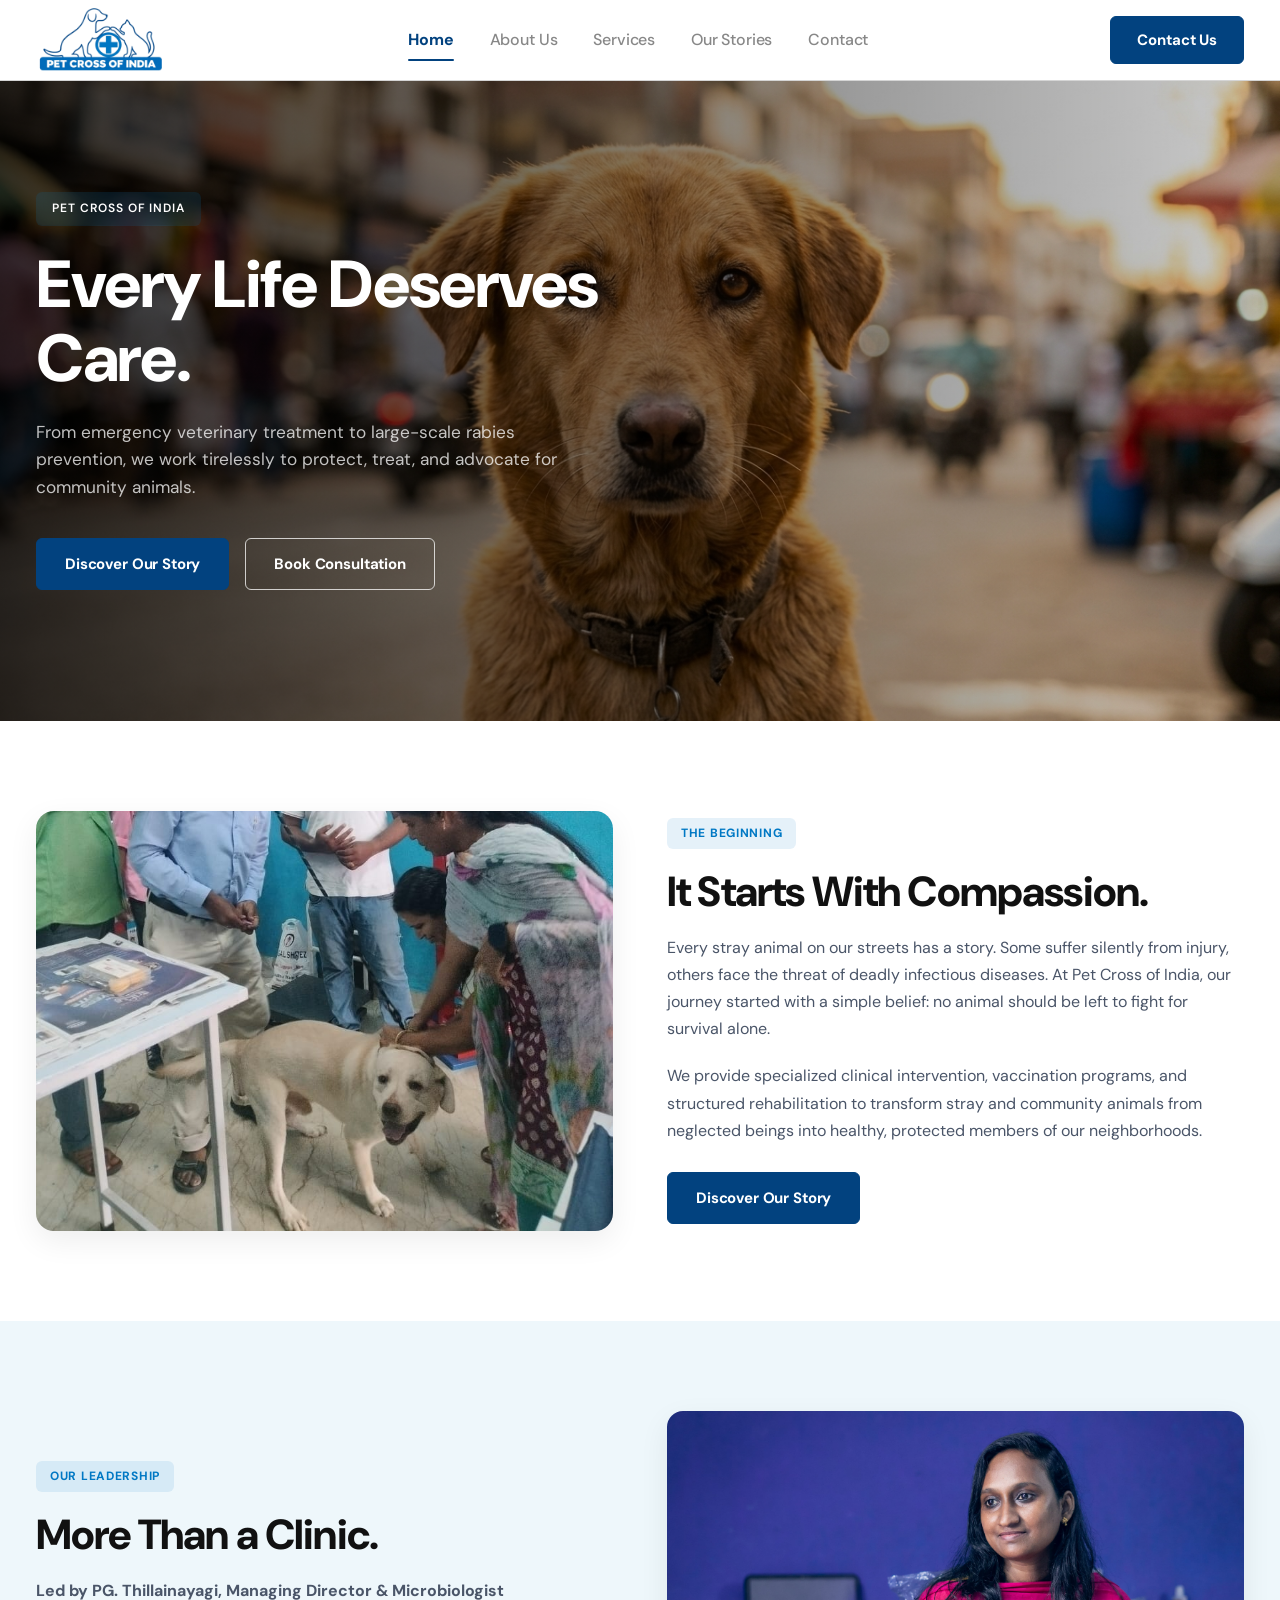
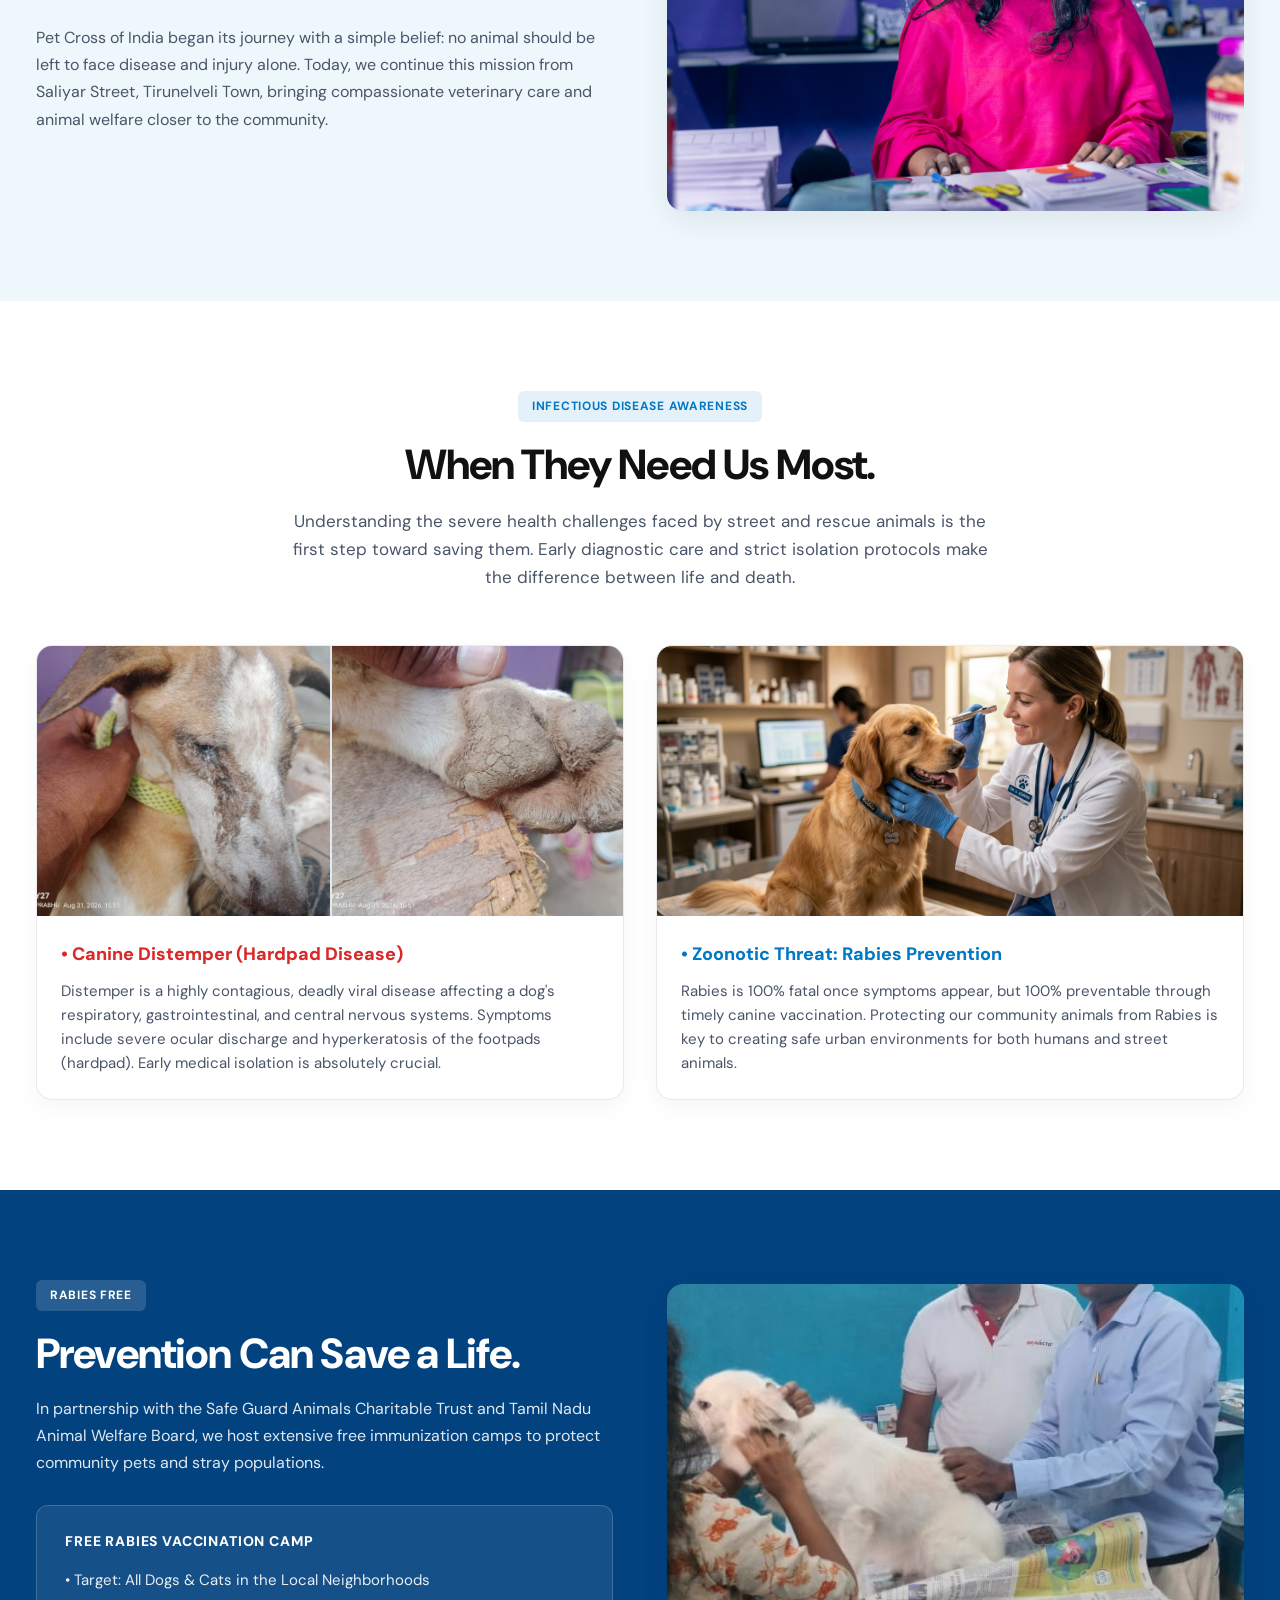
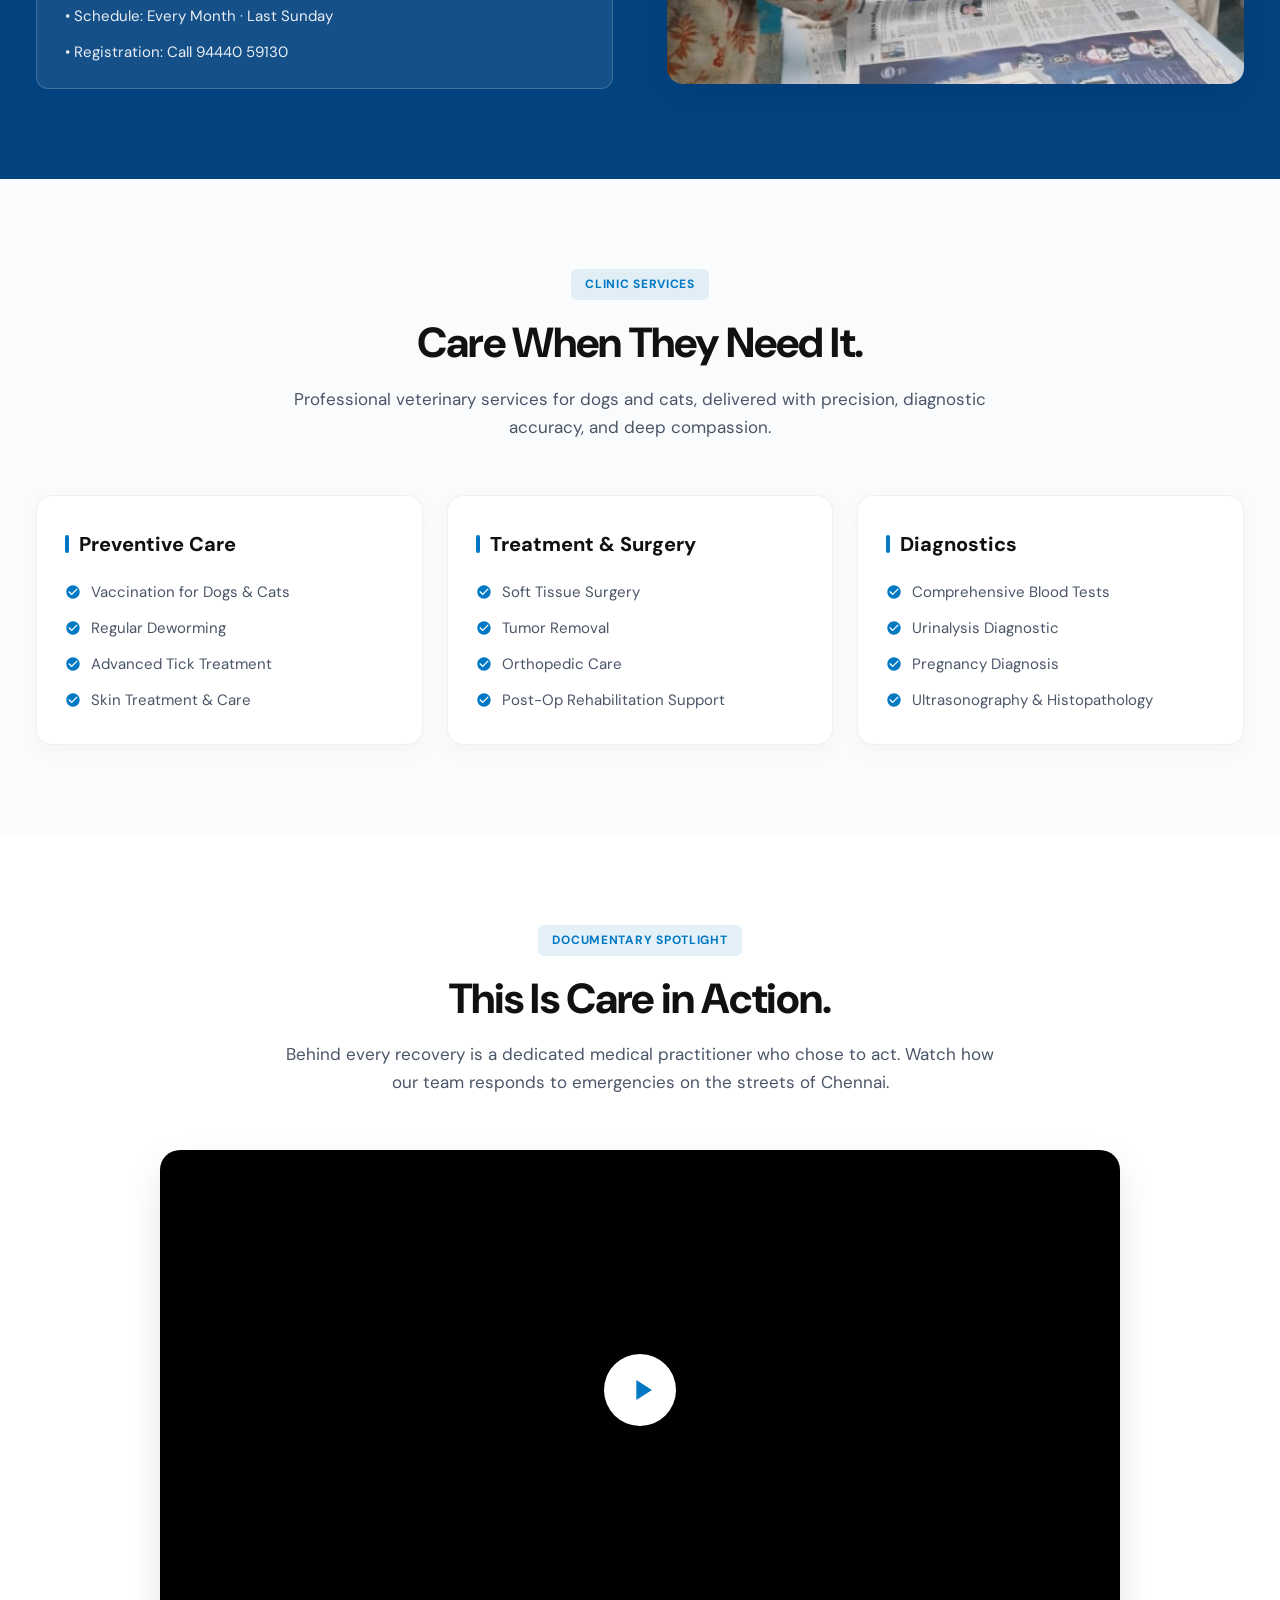
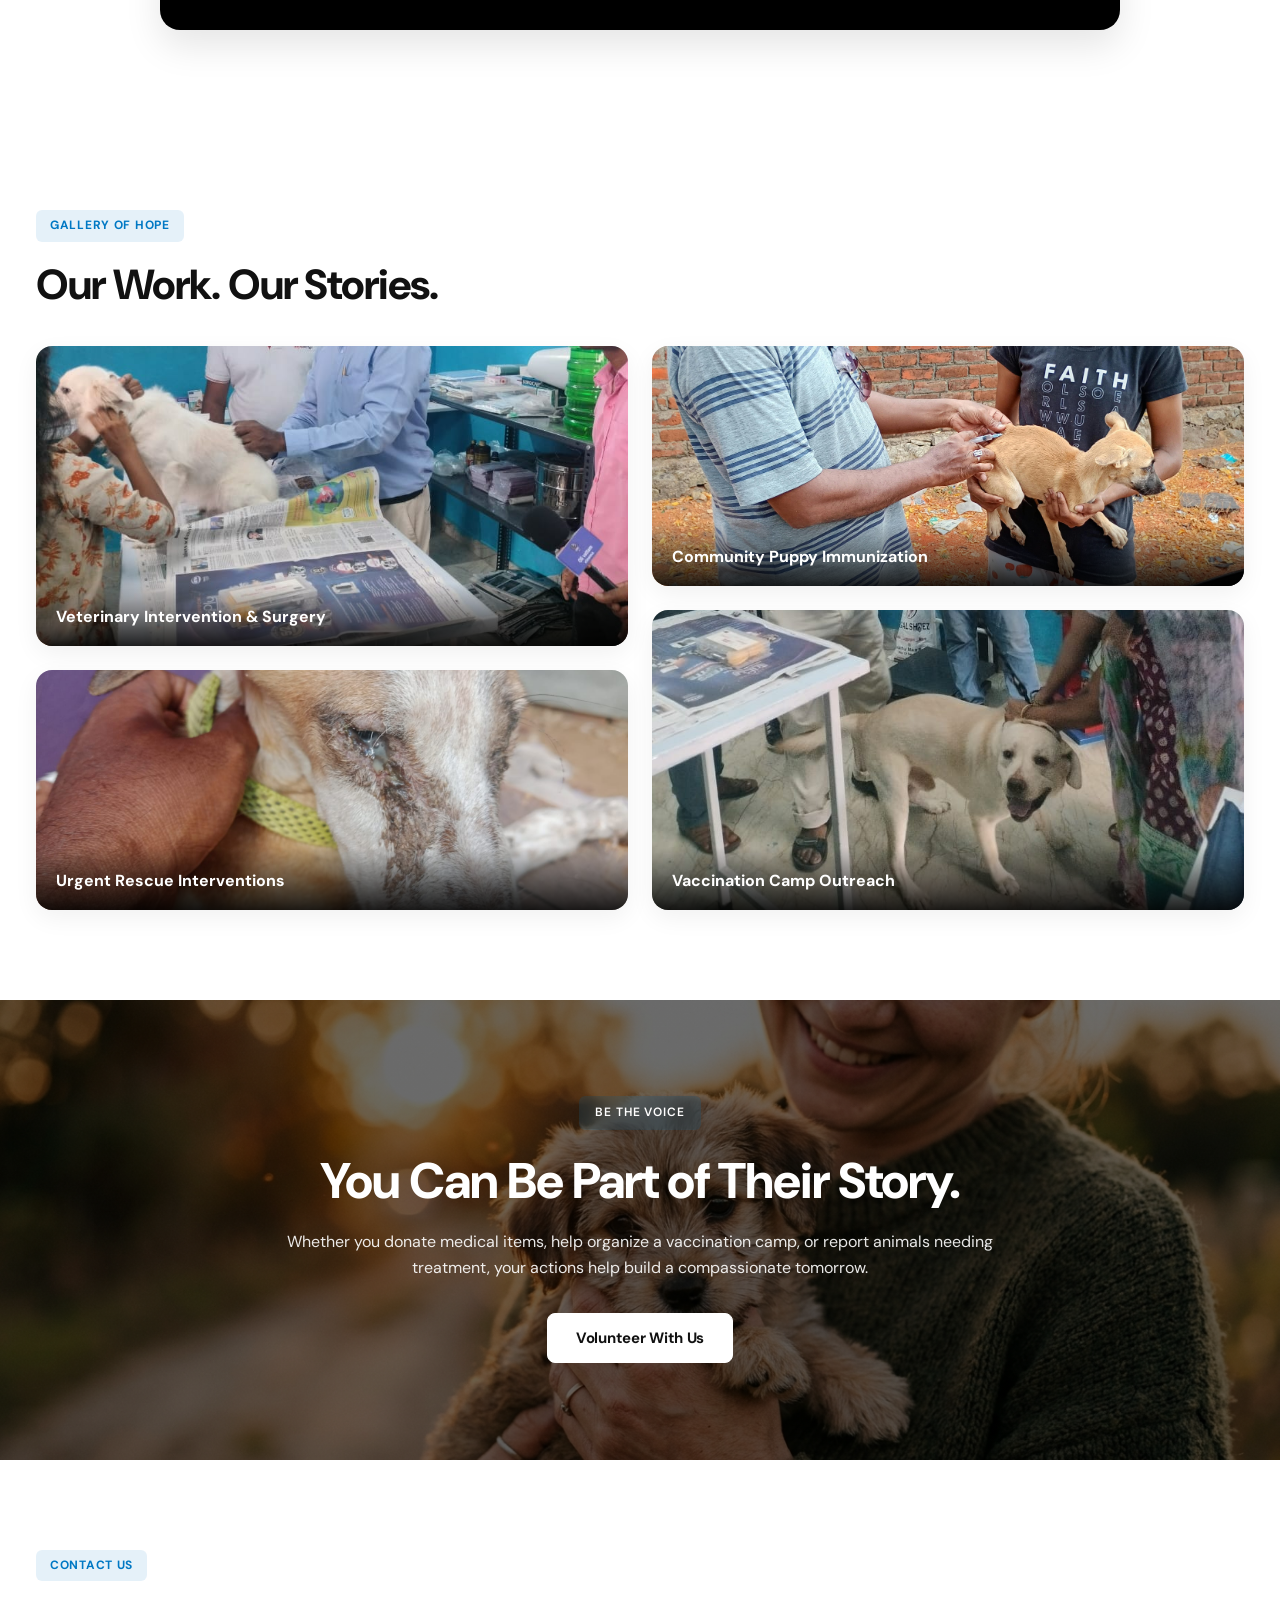
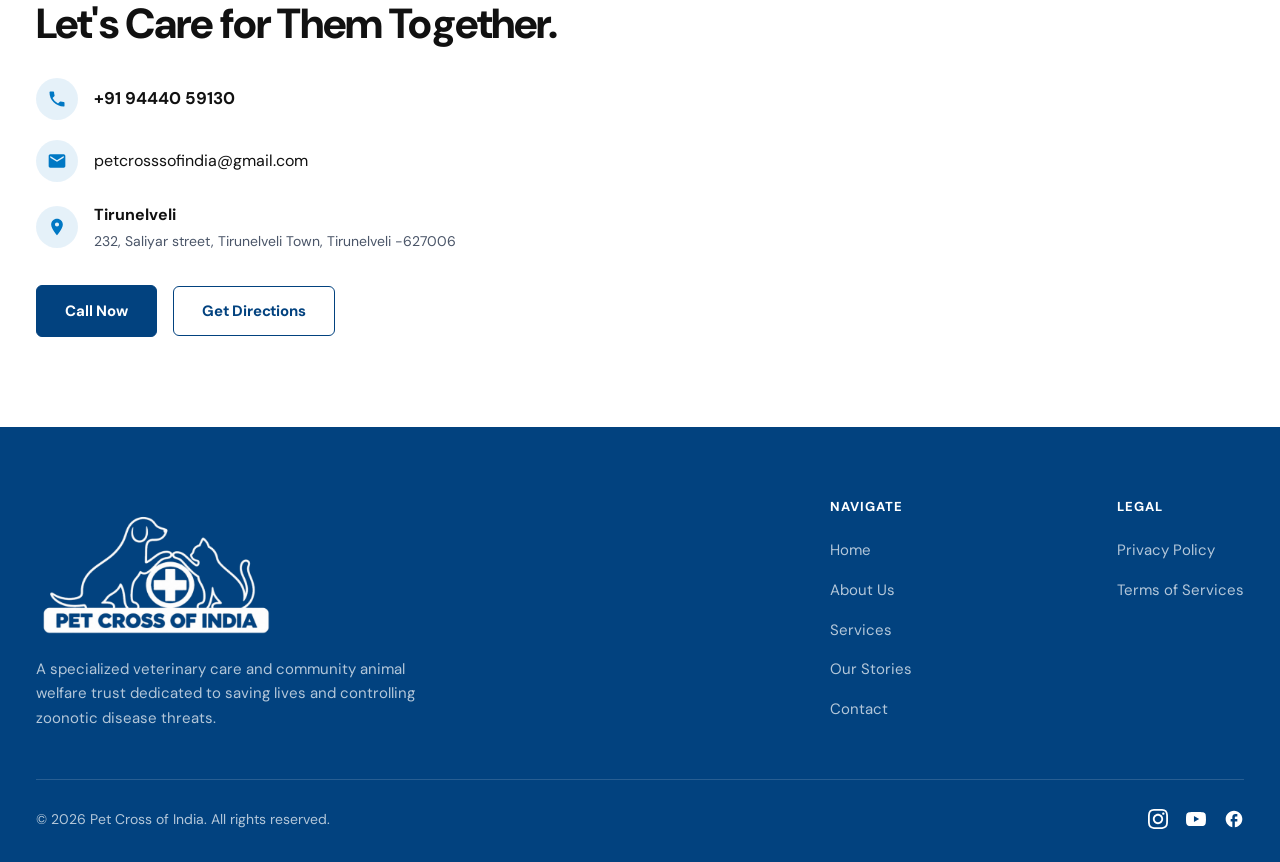
==== index.html @ 95cd7e1b "added home, about pages" ====
<!DOCTYPE html>
<html lang="en">
<head>
  <meta charset="UTF-8">
  <meta name="viewport" content="width=device-width, initial-scale=1.0">
  <title>Pet Cross of India - Caring for Every Pet</title>
  <meta name="description" content="Pet Cross of India - Dedicated to compassionate animal care, rescue, medical aid, and rabies prevention.">
  
  <link rel="preconnect" href="https://fonts.googleapis.com">
  <link rel="preconnect" href="https://fonts.gstatic.com" crossorigin>
  <link href="https://fonts.googleapis.com/css2?family=DM+Sans:ital,opsz,wght@0,9..40,100..1000;1,9..40,100..1000&display=swap" rel="stylesheet">
  
  <link rel="stylesheet" href="css/style.css">
  <link rel="stylesheet" href="css/home.css">
</head>
<body>

  <header class="site-header" id="site-header">
    <div class="header-container">
      
      <a href="index.html" class="header-brand" aria-label="Pet Cross of India Home">
        <img src="assets/images/logo.png" alt="Pet Cross of India Logo" class="header-logo">
      </a>

      <nav class="header-nav" id="primary-navigation" aria-label="Primary Navigation">
        <ul class="nav-list">
          <li class="nav-item">
            <a href="index.html" class="nav-link active">Home</a>
          </li>
          <li class="nav-item">
            <a href="pages/about.html" class="nav-link">About Us</a>
          </li>
          <li class="nav-item">
            <a href="pages/services.html" class="nav-link">Services</a>
          </li>
          <li class="nav-item">
            <a href="pages/our-stories.html" class="nav-link">Our Stories</a>
          </li>
          <li class="nav-item">
            <a href="pages/contact.html" class="nav-link">Contact</a>
          </li>
        </ul>

        <div class="mobile-action-wrapper">
          <a href="pages/contact.html" class="btn-contact">Contact Us</a>
        </div>
      </nav>

      <div class="header-action">
        <a href="pages/contact.html" class="btn-contact">Contact Us</a>
      </div>

      <button class="mobile-toggle" id="mobile-toggle" aria-label="Toggle Navigation Menu" aria-expanded="false" aria-controls="primary-navigation">
        <div class="hamburger-icon">
          <span></span>
          <span></span>
          <span></span>
        </div>
      </button>

    </div>
  </header>

  <div class="nav-backdrop" id="nav-backdrop"></div>

  <main>
    <section class="hero-section">
      <div class="hero-container">
        <div class="hero-content">
          <span class="hero-badge">PET CROSS OF INDIA</span>
          <h1 class="hero-title">Every Life Deserves Care.</h1>
          <p class="hero-subtitle">From emergency veterinary treatment to large-scale rabies prevention, we work tirelessly to protect, treat, and advocate for community animals.</p>
          <div class="hero-actions">
            <a href="pages/our-stories.html" class="btn-primary">Discover Our Story</a>
            <a href="pages/contact.html" class="btn-outline">Book Consultation</a>
          </div>
        </div>
      </div>
    </section>

    <section class="section">
      <div class="container">
        <div class="two-col-grid">
          <div class="img-cover-frame about-frame">
            <img src="assets/images/vaccine.jpeg" alt="Veterinary team treating rescued animal">
          </div>
          <div class="content-block">
            <span class="badge">THE BEGINNING</span>
            <h2 class="section-title">It Starts With Compassion.</h2>
            <p>Every stray animal on our streets has a story. Some suffer silently from injury, others face the threat of deadly infectious diseases. At Pet Cross of India, our journey started with a simple belief: no animal should be left to fight for survival alone.</p>
            <p>We provide specialized clinical intervention, vaccination programs, and structured rehabilitation to transform stray and community animals from neglected beings into healthy, protected members of our neighborhoods.</p>
            <a href="pages/our-stories.html" class="btn-primary">Discover Our Story</a>
          </div>
        </div>
      </div>
    </section>

    <section class="section bg-light-blue">
      <div class="container">
        <div class="two-col-grid">
          <div class="content-block">
            <span class="badge">OUR LEADERSHIP</span>
            <h2 class="section-title">More Than a Clinic.</h2>
            <p class="clinic-highlight-lead">Led by PG. Thillainayagi, Managing Director &amp; Microbiologist</p>
            <p>Pet Cross of India began its journey with a simple belief: no animal should be left to face disease and injury alone. Today, we continue this mission from Saliyar Street, Tirunelveli Town, bringing compassionate veterinary care and animal welfare closer to the community.</p>
          </div>
          <div class="img-cover-frame clinic-frame">
            <img src="assets/images/founder.jpeg" alt="PG. Thillainayagi, Managing Director & Microbiologist">
          </div>
        </div>
      </div>
    </section>

    <section class="section">
      <div class="container">
        <div class="section-header-center">
          <span class="badge">INFECTIOUS DISEASE AWARENESS</span>
          <h2 class="section-title">When They Need Us Most.</h2>
          <p class="section-subtitle">Understanding the severe health challenges faced by street and rescue animals is the first step toward saving them. Early diagnostic care and strict isolation protocols make the difference between life and death.</p>
        </div>
        <div class="cards-two-grid">
          <div class="emergency-card">
            <div class="split-card-img">
              <img src="assets/images/wounded-dog1.jpeg" alt="Canine Distemper ocular symptoms">
              <img src="assets/images/wounded-dog2.jpeg" alt="Canine Distemper hardpad symptoms">
            </div>
            <div class="emergency-card-body">
              <h3 class="tag-red">&#8226; Canine Distemper (Hardpad Disease)</h3>
              <p>Distemper is a highly contagious, deadly viral disease affecting a dog's respiratory, gastrointestinal, and central nervous systems. Symptoms include severe ocular discharge and hyperkeratosis of the footpads (hardpad). Early medical isolation is absolutely crucial.</p>
            </div>
          </div>
          <div class="emergency-card">
            <img src="assets/images/rabies-prevention.jpg" alt="Zoonotic Threat: Rabies Prevention" class="emergency-card-img">
            <div class="emergency-card-body">
              <h3 class="tag-blue">&#8226; Zoonotic Threat: Rabies Prevention</h3>
              <p>Rabies is 100% fatal once symptoms appear, but 100% preventable through timely canine vaccination. Protecting our community animals from Rabies is key to creating safe urban environments for both humans and street animals.</p>
            </div>
          </div>
        </div>
      </div>
    </section>

    <section class="section bg-primary-blue">
      <div class="container">
        <div class="two-col-grid">
          <div class="content-block">
            <span class="badge" style="background-color: rgba(255, 255, 255, 0.15); color: #FFFFFF;">RABIES FREE</span>
            <h2 class="section-title" style="color: #FFFFFF;">Prevention Can Save a Life.</h2>
            <p style="color: rgba(255, 255, 255, 0.88);">In partnership with the Safe Guard Animals Charitable Trust and Tamil Nadu Animal Welfare Board, we host extensive free immunization camps to protect community pets and stray populations.</p>
            <div class="prevention-box">
              <h4>FREE RABIES VACCINATION CAMP</h4>
              <ul class="prevention-list">
                <li><span>&#8226; Target: All Dogs &amp; Cats in the Local Neighborhoods</span></li>
                <li><span>&#8226; Schedule: Every Month &#183; Last Sunday</span></li>
                <li><span>&#8226; Registration: Call 94440 59130</span></li>
              </ul>
            </div>
          </div>
          <div class="img-cover-frame">
            <img src="assets/images/vaccine2.jpeg" alt="Free Rabies Vaccination Camp" class="prevention-camp-img">
          </div>
        </div>
      </div>
    </section>

    <section class="section bg-light-gray">
      <div class="container">
        <div class="section-header-center">
          <span class="badge">CLINIC SERVICES</span>
          <h2 class="section-title">Care When They Need It.</h2>
          <p class="section-subtitle">Professional veterinary services for dogs and cats, delivered with precision, diagnostic accuracy, and deep compassion.</p>
        </div>
        <div class="services-grid">
          <div class="service-card">
            <h3>Preventive Care</h3>
            <ul class="service-list">
              <li>
                <svg viewBox="0 0 24 24"><path d="M12 2C6.48 2 2 6.48 2 12s4.48 10 10 10 10-4.48 10-10S17.52 2 12 2zm-2 15l-5-5 1.41-1.41L10 14.17l7.59-7.59L19 8l-9 9z"/></svg>
                <span>Vaccination for Dogs &amp; Cats</span>
              </li>
              <li>
                <svg viewBox="0 0 24 24"><path d="M12 2C6.48 2 2 6.48 2 12s4.48 10 10 10 10-4.48 10-10S17.52 2 12 2zm-2 15l-5-5 1.41-1.41L10 14.17l7.59-7.59L19 8l-9 9z"/></svg>
                <span>Regular Deworming</span>
              </li>
              <li>
                <svg viewBox="0 0 24 24"><path d="M12 2C6.48 2 2 6.48 2 12s4.48 10 10 10 10-4.48 10-10S17.52 2 12 2zm-2 15l-5-5 1.41-1.41L10 14.17l7.59-7.59L19 8l-9 9z"/></svg>
                <span>Advanced Tick Treatment</span>
              </li>
              <li>
                <svg viewBox="0 0 24 24"><path d="M12 2C6.48 2 2 6.48 2 12s4.48 10 10 10 10-4.48 10-10S17.52 2 12 2zm-2 15l-5-5 1.41-1.41L10 14.17l7.59-7.59L19 8l-9 9z"/></svg>
                <span>Skin Treatment &amp; Care</span>
              </li>
            </ul>
          </div>
          <div class="service-card">
            <h3>Treatment &amp; Surgery</h3>
            <ul class="service-list">
              <li>
                <svg viewBox="0 0 24 24"><path d="M12 2C6.48 2 2 6.48 2 12s4.48 10 10 10 10-4.48 10-10S17.52 2 12 2zm-2 15l-5-5 1.41-1.41L10 14.17l7.59-7.59L19 8l-9 9z"/></svg>
                <span>Soft Tissue Surgery</span>
              </li>
              <li>
                <svg viewBox="0 0 24 24"><path d="M12 2C6.48 2 2 6.48 2 12s4.48 10 10 10 10-4.48 10-10S17.52 2 12 2zm-2 15l-5-5 1.41-1.41L10 14.17l7.59-7.59L19 8l-9 9z"/></svg>
                <span>Tumor Removal</span>
              </li>
              <li>
                <svg viewBox="0 0 24 24"><path d="M12 2C6.48 2 2 6.48 2 12s4.48 10 10 10 10-4.48 10-10S17.52 2 12 2zm-2 15l-5-5 1.41-1.41L10 14.17l7.59-7.59L19 8l-9 9z"/></svg>
                <span>Orthopedic Care</span>
              </li>
              <li>
                <svg viewBox="0 0 24 24"><path d="M12 2C6.48 2 2 6.48 2 12s4.48 10 10 10 10-4.48 10-10S17.52 2 12 2zm-2 15l-5-5 1.41-1.41L10 14.17l7.59-7.59L19 8l-9 9z"/></svg>
                <span>Post-Op Rehabilitation Support</span>
              </li>
            </ul>
          </div>
          <div class="service-card">
            <h3>Diagnostics</h3>
            <ul class="service-list">
              <li>
                <svg viewBox="0 0 24 24"><path d="M12 2C6.48 2 2 6.48 2 12s4.48 10 10 10 10-4.48 10-10S17.52 2 12 2zm-2 15l-5-5 1.41-1.41L10 14.17l7.59-7.59L19 8l-9 9z"/></svg>
                <span>Comprehensive Blood Tests</span>
              </li>
              <li>
                <svg viewBox="0 0 24 24"><path d="M12 2C6.48 2 2 6.48 2 12s4.48 10 10 10 10-4.48 10-10S17.52 2 12 2zm-2 15l-5-5 1.41-1.41L10 14.17l7.59-7.59L19 8l-9 9z"/></svg>
                <span>Urinalysis Diagnostic</span>
              </li>
              <li>
                <svg viewBox="0 0 24 24"><path d="M12 2C6.48 2 2 6.48 2 12s4.48 10 10 10 10-4.48 10-10S17.52 2 12 2zm-2 15l-5-5 1.41-1.41L10 14.17l7.59-7.59L19 8l-9 9z"/></svg>
                <span>Pregnancy Diagnosis</span>
              </li>
              <li>
                <svg viewBox="0 0 24 24"><path d="M12 2C6.48 2 2 6.48 2 12s4.48 10 10 10 10-4.48 10-10S17.52 2 12 2zm-2 15l-5-5 1.41-1.41L10 14.17l7.59-7.59L19 8l-9 9z"/></svg>
                <span>Ultrasonography &amp; Histopathology</span>
              </li>
            </ul>
          </div>
        </div>
      </div>
    </section>

    <section class="section">
      <div class="container">
        <div class="section-header-center">
          <span class="badge">DOCUMENTARY SPOTLIGHT</span>
          <h2 class="section-title">This Is Care in Action.</h2>
          <p class="section-subtitle">Behind every recovery is a dedicated medical practitioner who chose to act. Watch how our team responds to emergencies on the streets of Chennai.</p>
        </div>
        <div class="video-wrapper video-spotlight-wrapper" id="video-wrapper">
          <video id="spotlight-video" class="video-media" preload="auto" playsinline>
            <source src="assets/videos/affected-dog.mp4" type="video/mp4">
            Your browser does not support the video tag.
          </video>
          <button class="video-play-btn" id="video-play-btn" aria-label="Play documentary video">
            <svg viewBox="0 0 24 24"><path d="M8 5v14l11-7z"/></svg>
          </button>
        </div>
      </div>
    </section>

    <section class="section">
      <div class="container">
        <div style="margin-bottom: 36px;">
          <span class="badge">GALLERY OF HOPE</span>
          <h2 class="section-title">Our Work. Our Stories.</h2>
        </div>
        <div class="stories-columns">
          <div class="stories-col">
            <div class="story-card story-card-tall">
              <img src="assets/images/vaccine2.jpeg" alt="Veterinary Intervention & Surgery" class="story-img-intervention">
              <div class="story-overlay">
                <span class="story-title">Veterinary Intervention &amp; Surgery</span>
              </div>
            </div>
            <div class="story-card story-card-short">
              <img src="assets/images/wounded-dog1.jpeg" alt="Urgent Rescue Interventions" class="story-img-rescue">
              <div class="story-overlay">
                <span class="story-title">Urgent Rescue Interventions</span>
              </div>
            </div>
          </div>
          <div class="stories-col">
            <div class="story-card story-card-short">
              <img src="assets/images/stray-dog3.jpeg" alt="Community Puppy Immunization" class="story-img-puppy">
              <div class="story-overlay">
                <span class="story-title">Community Puppy Immunization</span>
              </div>
            </div>
            <div class="story-card story-card-tall">
              <img src="assets/images/vaccine.jpeg" alt="Vaccination Camp Outreach" class="story-img-outreach">
              <div class="story-overlay">
                <span class="story-title">Vaccination Camp Outreach</span>
              </div>
            </div>
          </div>
        </div>
      </div>
    </section>

    <section class="section-cta-banner">
      <div class="cta-banner-content">
        <span class="hero-badge">BE THE VOICE</span>
        <h2>You Can Be Part of Their Story.</h2>
        <p>Whether you donate medical items, help organize a vaccination camp, or report animals needing treatment, your actions help build a compassionate tomorrow.</p>
        <div class="hero-actions" style="justify-content: center;">
          <a href="https://wa.me/919444059130?text=Hello%2C%20I%20am%20interested%20in%20volunteering%20with%20Pet%20Cross%20of%20India." target="_blank" rel="noopener noreferrer" class="btn-white">Volunteer With Us</a>
        </div>
      </div>
    </section>

    <section class="section">
      <div class="container">
        <div class="contact-section-content">
          <span class="badge">CONTACT US</span>
          <h2 class="section-title">Let's Care for Them Together.</h2>
          <ul class="contact-details-list">
            <li class="contact-detail-item">
              <div class="contact-icon-circle">
                <svg viewBox="0 0 24 24"><path d="M6.62 10.79a15.053 15.053 0 006.59 6.59l2.2-2.2a1 1 0 011.01-.24c1.12.37 2.33.57 3.58.57a1 1 0 011 1V20a1 1 0 01-1 1A17 17 0 013 4a1 1 0 011-1h3.5a1 1 0 011 1c0 1.25.2 2.45.57 3.57a1 1 0 01-.25 1.02l-2.2 2.2z"/></svg>
              </div>
              <a href="tel:9444059130" class="contact-text-primary"><strong>+91 94440 59130</strong></a>
            </li>
            <li class="contact-detail-item">
              <div class="contact-icon-circle">
                <svg viewBox="0 0 24 24"><path d="M20 4H4c-1.1 0-1.99.9-1.99 2L2 18c0 1.1.9 2 2 2h16c1.1 0 2-.9 2-2V6c0-1.1-.9-2-2-2zm0 4l-8 5-8-5V6l8 5 8-5v2z"/></svg>
              </div>
              <a href="mailto:petcrosssofindia@gmail.com" class="contact-text-primary">petcrosssofindia@gmail.com</a>
            </li>
            <li class="contact-detail-item">
              <div class="contact-icon-circle">
                <svg viewBox="0 0 24 24"><path d="M12 2C8.13 2 5 5.13 5 9c0 5.25 7 13 7 13s7-7.75 7-13c0-3.87-3.13-7-7-7zm0 9.5a2.5 2.5 0 010-5 2.5 2.5 0 010 5z"/></svg>
              </div>
              <div class="contact-address-block">
                <strong>Tirunelveli</strong>
                <span>232, Saliyar street, Tirunelveli Town, Tirunelveli -627006</span>
              </div>
            </li>
          </ul>
          <div class="hero-actions" style="margin-top: 32px;">
            <a href="https://wa.me/919444059130" target="_blank" rel="noopener noreferrer" class="btn-primary">Call Now</a>
            <a href="https://www.google.com/maps/dir/?api=1&destination=232,+Saliyar+street,+Tirunelveli+Town,+Tirunelveli+-627006" target="_blank" rel="noopener noreferrer" class="btn-secondary">Get Directions</a>
          </div>
        </div>
      </div>
    </section>
  </main>

  <footer class="site-footer">
    <div class="footer-container">
      <div class="footer-top">
        <div class="footer-brand">
          <img src="assets/images/footer-logo.png" alt="Pet Cross of India Logo" class="footer-logo">
          <p>A specialized veterinary care and community animal welfare trust dedicated to saving lives and controlling zoonotic disease threats.</p>
        </div>
        <div class="footer-col">
          <h4>NAVIGATE</h4>
          <ul class="footer-links">
            <li><a href="index.html">Home</a></li>
            <li><a href="pages/about.html">About Us</a></li>
            <li><a href="pages/services.html">Services</a></li>
            <li><a href="pages/our-stories.html">Our Stories</a></li>
            <li><a href="pages/contact.html">Contact</a></li>
          </ul>
        </div>
        <div class="footer-col">
          <h4>LEGAL</h4>
          <ul class="footer-links">
            <li><a href="#">Privacy Policy</a></li>
            <li><a href="#">Terms of Services</a></li>
          </ul>
        </div>
      </div>
      <div class="footer-bottom">
        <div class="footer-copyright">&copy; 2026 Pet Cross of India. All rights reserved.</div>
        <div class="footer-social-links">
          <a href="#" class="footer-social-link" aria-label="Instagram">
            <svg viewBox="0 0 24 24"><path d="M12 2.163c3.204 0 3.584.012 4.85.07 3.252.148 4.771 1.691 4.919 4.919.058 1.265.069 1.645.069 4.849 0 3.205-.012 3.584-.069 4.849-.149 3.225-1.664 4.771-4.919 4.919-1.266.058-1.644.07-4.85.07-3.204 0-3.584-.012-4.849-.07-3.26-.149-4.771-1.699-4.919-4.92-.058-1.265-.07-1.644-.07-4.849 0-3.204.013-3.583.07-4.849.149-3.227 1.664-4.771 4.919-4.919 1.266-.057 1.645-.069 4.849-.069zm0-2.163c-3.259 0-3.667.014-4.947.072-4.358.2-6.78 2.618-6.98 6.98-.059 1.281-.073 1.689-.073 4.948 0 3.259.014 3.668.072 4.948.2 4.358 2.618 6.78 6.98 6.98 1.281.058 1.689.072 4.948.072 3.259 0 3.668-.014 4.948-.072 4.354-.2 6.782-2.618 6.979-6.98.059-1.28.073-1.689.073-4.948 0-3.259-.014-3.667-.072-4.947-.196-4.354-2.617-6.78-6.979-6.98-1.281-.059-1.69-.073-4.949-.073zm0 5.838c-3.403 0-6.162 2.759-6.162 6.162s2.759 6.163 6.162 6.163 6.162-2.759 6.162-6.163c0-3.403-2.759-6.162-6.162-6.162zm0 10.162c-2.209 0-4-1.79-4-4 0-2.209 1.791-4 4-4s4 1.791 4 4c0 2.21-1.791 4-4 4zm6.406-11.845c-.796 0-1.441.645-1.441 1.44s.645 1.44 1.441 1.44c.795 0 1.439-.645 1.439-1.44s-.644-1.44-1.439-1.44z"/></svg>
          </a>
          <a href="#" class="footer-social-link" aria-label="YouTube">
            <svg viewBox="0 0 24 24"><path d="M23.498 6.186a3.016 3.016 0 0 0-2.122-2.136C19.505 3.545 12 3.545 12 3.545s-7.505 0-9.377.505A3.017 3.017 0 0 0 .502 6.186C0 8.07 0 12 0 12s0 3.93.502 5.814a3.016 3.016 0 0 0 2.122 2.136c1.871.505 9.376.505 9.376.505s7.505 0 9.377-.505a3.015 3.015 0 0 0 2.122-2.136C24 15.93 24 12 24 12s0-3.93-.502-5.814zM9.545 15.568V8.432L15.818 12l-6.273 3.568z"/></svg>
          </a>
          <a href="#" class="footer-social-link" aria-label="Facebook">
            <svg viewBox="0 0 24 24"><path d="M22 12c0-5.52-4.48-10-10-10S2 6.48 2 12c0 4.84 3.44 8.87 8 9.8V15H8v-3h2V9.5C10 7.57 11.57 6 13.5 6H16v3h-2c-.55 0-1 .45-1 1v2h3v3h-3v6.95C18.05 21.45 22 17.19 22 12z"/></svg>
          </a>
        </div>
      </div>
    </div>
  </footer>

  <script src="js/header.js"></script>
  <script src="js/main.js"></script>
</body>
</html>
---- css/style.css ----
@import url('https://fonts.googleapis.com/css2?family=DM+Sans:ital,opsz,wght@0,9..40,100..1000;1,9..40,100..1000&display=swap');

:root {
  --color-primary: #02427F;
  --color-secondary-blue: #0078C4;
  --color-badge-bg-default: rgba(0, 120, 196, 0.10);
  --color-badge-text-default: #0078C4;
  --color-hero-badge-bg: rgba(0, 120, 196, 0.15);
  --color-hero-badge-text: #FFFFFF;
  --color-hero-subtitle: rgba(255, 255, 255, 0.75);
  --color-hero-outline-border: rgba(255, 255, 255, 0.75);
  --color-text-primary: #111111;
  --color-text-secondary: #4A5568;
  --color-text-muted: rgba(0, 0, 0, 0.47);
  --color-red: #D92828;
  --color-bg-light-blue: #EEF7FB;
  --color-bg-light-gray: #FAFBFC;
  --color-white: #FFFFFF;
  --color-border: #D5D5D5;
  --color-black: #000000;
  --font-family-base: 'DM Sans', sans-serif;
  --header-height: 80px;
  --container-max-width: 1360px;
}

*,
*::before,
*::after {
  box-sizing: border-box;
  margin: 0;
  padding: 0;
  font-family: 'DM Sans', sans-serif !important;
  -webkit-font-smoothing: antialiased;
  -moz-osx-font-smoothing: grayscale;
}

html {
  font-size: 16px;
  scroll-behavior: smooth;
}

body {
  background-color: var(--color-white);
  color: var(--color-text-primary);
  min-height: 100vh;
  display: flex;
  flex-direction: column;
  line-height: 1.6;
}

main {
  flex: 1 0 auto;
}

.container {
  max-width: var(--container-max-width);
  margin: 0 auto;
  padding: 0 36px;
  width: 100%;
}

.section {
  padding: 90px 0;
  scroll-margin-top: calc(var(--header-height) + 10px);
}

.bg-light-blue {
  background-color: var(--color-bg-light-blue);
}

.bg-light-gray {
  background-color: var(--color-bg-light-gray);
}

.bg-primary-blue {
  background-color: var(--color-primary);
  color: var(--color-white);
}

.badge {
  display: inline-flex;
  align-items: center;
  padding: 6px 14px;
  background-color: var(--color-badge-bg-default);
  color: var(--color-badge-text-default);
  font-size: 12px;
  font-weight: 700;
  border-radius: 6px;
  letter-spacing: 0.06em;
  text-transform: uppercase;
  margin-bottom: 18px;
}

.hero-badge {
  display: inline-flex;
  align-items: center;
  padding: 7px 16px;
  background-color: var(--color-hero-badge-bg);
  backdrop-filter: blur(8px);
  -webkit-backdrop-filter: blur(8px);
  color: var(--color-hero-badge-text);
  font-size: 12px;
  font-weight: 600;
  letter-spacing: 0.08em;
  border-radius: 6px;
  text-transform: uppercase;
  margin-bottom: 22px;
}

.section-header-center {
  text-align: center;
  max-width: 720px;
  margin: 0 auto 54px;
}

.section-title {
  font-size: clamp(30px, 3.8vw, 42px);
  font-weight: 800;
  line-height: 1.2;
  letter-spacing: -0.02em;
  color: var(--color-text-primary);
  margin-bottom: 16px;
}

.section-subtitle {
  font-size: 17px;
  color: var(--color-text-secondary);
  line-height: 1.65;
}

.two-col-grid {
  display: grid;
  grid-template-columns: 1fr 1fr;
  gap: 54px;
  align-items: center;
}

.img-cover-frame {
  width: 100%;
  border-radius: 16px;
  overflow: hidden;
  box-shadow: 0 10px 30px rgba(0, 0, 0, 0.07);
}

.img-cover-frame img {
  width: 100%;
  height: 400px;
  object-fit: cover;
  object-position: center center;
  display: block;
  transition: transform 0.35s ease;
}

.img-cover-frame:hover img {
  transform: scale(1.02);
}

.content-block p {
  color: var(--color-text-secondary);
  font-size: 16px;
  line-height: 1.7;
  margin-bottom: 20px;
}

.content-block p:last-of-type {
  margin-bottom: 28px;
}

.btn-primary {
  display: inline-flex;
  align-items: center;
  justify-content: center;
  background-color: var(--color-primary);
  color: var(--color-white);
  font-size: 15px;
  font-weight: 700;
  padding: 13px 28px;
  border-radius: 6px;
  text-decoration: none;
  border: 1.5px solid var(--color-primary);
  cursor: pointer;
  letter-spacing: -0.01em;
  transition: background-color 0.25s cubic-bezier(0.16, 1, 0.3, 1), border-color 0.25s cubic-bezier(0.16, 1, 0.3, 1), color 0.25s cubic-bezier(0.16, 1, 0.3, 1), transform 0.25s cubic-bezier(0.16, 1, 0.3, 1);
}

.btn-primary:hover {
  background-color: var(--color-secondary-blue);
  border-color: var(--color-secondary-blue);
  color: var(--color-white);
  transform: translateY(-2px);
}

.btn-primary:active {
  transform: translateY(0);
}

.btn-outline {
  display: inline-flex;
  align-items: center;
  justify-content: center;
  background-color: transparent;
  color: var(--color-white);
  font-size: 15px;
  font-weight: 700;
  padding: 13px 28px;
  border-radius: 6px;
  text-decoration: none;
  border: 1.6px solid var(--color-hero-outline-border);
  cursor: pointer;
  letter-spacing: -0.01em;
  transition: background-color 0.25s cubic-bezier(0.16, 1, 0.3, 1), border-color 0.25s cubic-bezier(0.16, 1, 0.3, 1), color 0.25s cubic-bezier(0.16, 1, 0.3, 1), transform 0.25s cubic-bezier(0.16, 1, 0.3, 1);
}

.btn-outline:hover {
  background-color: var(--color-white);
  border-color: var(--color-white);
  color: var(--color-primary);
  transform: translateY(-2px);
}

.btn-outline:active {
  transform: translateY(0);
}

.btn-secondary {
  display: inline-flex;
  align-items: center;
  justify-content: center;
  background-color: transparent;
  color: var(--color-primary);
  font-weight: 700;
  font-size: 15px;
  padding: 12px 28px;
  border-radius: 6px;
  text-decoration: none;
  border: 1.5px solid var(--color-primary);
  cursor: pointer;
  letter-spacing: -0.01em;
  transition: background-color 0.25s cubic-bezier(0.16, 1, 0.3, 1), border-color 0.25s cubic-bezier(0.16, 1, 0.3, 1), color 0.25s cubic-bezier(0.16, 1, 0.3, 1), transform 0.25s cubic-bezier(0.16, 1, 0.3, 1);
}

.btn-secondary:hover {
  background-color: var(--color-primary);
  border-color: var(--color-primary);
  color: var(--color-white);
  transform: translateY(-2px);
}

.btn-secondary:active {
  transform: translateY(0);
}

.btn-white {
  display: inline-flex;
  align-items: center;
  justify-content: center;
  background-color: var(--color-white);
  color: var(--color-text-primary);
  font-size: 15px;
  font-weight: 700;
  padding: 12px 28px;
  border-radius: 8px;
  text-decoration: none;
  cursor: pointer;
  letter-spacing: -0.01em;
  border: 1.5px solid var(--color-white);
  transition: background-color 0.25s cubic-bezier(0.16, 1, 0.3, 1), border-color 0.25s cubic-bezier(0.16, 1, 0.3, 1), color 0.25s cubic-bezier(0.16, 1, 0.3, 1), transform 0.25s cubic-bezier(0.16, 1, 0.3, 1);
}

.btn-white:hover {
  background-color: var(--color-bg-light-blue);
  border-color: var(--color-bg-light-blue);
  color: var(--color-primary);
  transform: translateY(-2px);
}

.btn-white:active {
  transform: translateY(0);
}

.btn-banner-outline {
  display: inline-flex;
  align-items: center;
  justify-content: center;
  background-color: transparent;
  color: var(--color-white);
  font-size: 15px;
  font-weight: 700;
  padding: 12px 28px;
  border-radius: 8px;
  text-decoration: none;
  border: 1.5px solid rgba(255, 255, 255, 0.75);
  cursor: pointer;
  letter-spacing: -0.01em;
  transition: background-color 0.25s cubic-bezier(0.16, 1, 0.3, 1), border-color 0.25s cubic-bezier(0.16, 1, 0.3, 1), color 0.25s cubic-bezier(0.16, 1, 0.3, 1), transform 0.25s cubic-bezier(0.16, 1, 0.3, 1);
}

.btn-banner-outline:hover {
  background-color: var(--color-white);
  border-color: var(--color-white);
  color: var(--color-primary);
  transform: translateY(-2px);
}

.btn-banner-outline:active {
  transform: translateY(0);
}

.video-wrapper,
.video-frame-wrapper,
.story-video-wrapper {
  position: relative;
  width: 100%;
  aspect-ratio: 16 / 8;
  background-color: #000000;
  border-radius: 16px;
  overflow: hidden;
}

.video-spotlight-wrapper {
  max-width: 960px;
  margin: 0 auto;
  border-radius: 20px;
  box-shadow: 0 16px 36px rgba(0, 0, 0, 0.1);
}

.video-media,
.video-frame-media,
.story-video-media {
  width: 100%;
  height: 100%;
  object-fit: cover;
  display: block;
}

.story-videos-grid {
  display: grid;
  grid-template-columns: 1fr 1fr;
  gap: 32px;
}

.story-video-card {
  background-color: var(--color-white);
  border-radius: 18px;
  overflow: hidden;
  box-shadow: 0 8px 24px rgba(0, 0, 0, 0.05);
  border: 1px solid rgba(0, 0, 0, 0.06);
  transition: transform 0.3s cubic-bezier(0.16, 1, 0.3, 1), box-shadow 0.3s cubic-bezier(0.16, 1, 0.3, 1), border-color 0.3s ease;
}

.story-video-card:hover {
  border-color: rgba(0, 120, 196, 0.2);
}

.story-video-body {
  padding: 24px;
}

.story-video-title {
  font-size: 18px;
  font-weight: 800;
  color: var(--color-text-primary);
  margin-bottom: 8px;
  letter-spacing: -0.01em;
}

.story-video-desc {
  font-size: 14.5px;
  color: var(--color-text-secondary);
  line-height: 1.6;
}

.video-play-btn {
  position: absolute;
  top: 50%;
  left: 50%;
  transform: translate(-50%, -50%);
  width: 72px;
  height: 72px;
  background-color: var(--color-white);
  border-radius: 50%;
  display: flex;
  align-items: center;
  justify-content: center;
  cursor: pointer;
  border: none;
  box-shadow: 0 6px 20px rgba(0, 0, 0, 0.2);
  transition: transform 0.25s cubic-bezier(0.16, 1, 0.3, 1), background-color 0.25s cubic-bezier(0.16, 1, 0.3, 1);
  z-index: 2;
}

.video-play-btn svg {
  width: 34px;
  height: 34px;
  fill: var(--color-secondary-blue);
  margin-left: 4px;
  transition: fill 0.2s ease;
}

.video-play-btn:hover {
  background-color: var(--color-primary);
}

.video-play-btn:hover svg {
  fill: var(--color-white);
}

.site-header {
  position: sticky;
  top: 0;
  left: 0;
  width: 100%;
  background-color: var(--color-white);
  border-bottom: 1px solid var(--color-border);
  z-index: 1000;
  transition: box-shadow 0.3s ease, border-color 0.3s ease;
}

.site-header.is-scrolled {
  box-shadow: 0 4px 20px rgba(0, 0, 0, 0.06);
}

.header-container {
  max-width: 1360px;
  margin: 0 auto;
  padding: 0 36px;
  height: var(--header-height);
  display: flex;
  align-items: center;
  justify-content: space-between;
  gap: 24px;
}

.header-brand {
  display: flex;
  align-items: center;
  flex-shrink: 0;
  text-decoration: none;
}

.header-logo {
  height: auto;
  width: 130px;
  display: block;
  object-fit: contain;
  transition: transform 0.2s ease;
}

.header-nav {
  display: flex;
  align-items: center;
}

.nav-list {
  display: flex;
  align-items: center;
  gap: 36px;
  list-style: none;
  margin: 0;
  padding: 0;
}

.nav-item {
  position: relative;
}

.nav-link {
  font-size: 16px;
  font-weight: 500;
  color: var(--color-text-muted);
  text-decoration: none;
  padding: 8px 0;
  display: inline-block;
  letter-spacing: -0.01em;
  transition: color 0.25s cubic-bezier(0.16, 1, 0.3, 1);
  position: relative;
}

.nav-link::after {
  content: '';
  position: absolute;
  bottom: 0;
  left: 0;
  width: 0;
  height: 2px;
  background-color: var(--color-primary);
  border-radius: 2px;
  transition: width 0.25s cubic-bezier(0.16, 1, 0.3, 1);
}

.nav-link:hover {
  color: var(--color-primary);
}

.nav-link:hover::after,
.nav-link.active::after {
  width: 100%;
}

.nav-link.active {
  color: var(--color-primary);
  font-weight: 700;
}

.header-action {
  display: flex;
  align-items: center;
  flex-shrink: 0;
}

.btn-contact {
  display: inline-flex;
  align-items: center;
  justify-content: center;
  background-color: var(--color-primary);
  color: var(--color-white);
  font-size: 15px;
  font-weight: 700;
  padding: 11px 26px;
  border-radius: 6px;
  text-decoration: none;
  border: 1.5px solid var(--color-primary);
  cursor: pointer;
  letter-spacing: -0.01em;
  transition: background-color 0.25s cubic-bezier(0.16, 1, 0.3, 1), border-color 0.25s cubic-bezier(0.16, 1, 0.3, 1), color 0.25s cubic-bezier(0.16, 1, 0.3, 1), transform 0.25s cubic-bezier(0.16, 1, 0.3, 1);
}

.btn-contact:hover {
  background-color: var(--color-secondary-blue);
  border-color: var(--color-secondary-blue);
  color: var(--color-white);
  transform: translateY(-2px);
}

.btn-contact:active {
  transform: translateY(0);
}

.mobile-toggle {
  display: none;
  background: transparent;
  border: none;
  cursor: pointer;
  padding: 8px;
  width: 44px;
  height: 44px;
  position: relative;
  border-radius: 6px;
  align-items: center;
  justify-content: center;
  transition: background-color 0.2s ease;
}

.mobile-toggle:hover {
  background-color: var(--color-badge-bg-default);
}

.hamburger-icon {
  width: 24px;
  height: 18px;
  position: relative;
  display: flex;
  flex-direction: column;
  justify-content: space-between;
}

.hamburger-icon span {
  display: block;
  height: 2.5px;
  width: 100%;
  background-color: var(--color-primary);
  border-radius: 2px;
  transition: transform 0.3s cubic-bezier(0.4, 0, 0.2, 1), opacity 0.2s ease;
}

.mobile-toggle.is-active .hamburger-icon span:nth-child(1) {
  transform: translateY(7.75px) rotate(45deg);
}

.mobile-toggle.is-active .hamburger-icon span:nth-child(2) {
  opacity: 0;
}

.mobile-toggle.is-active .hamburger-icon span:nth-child(3) {
  transform: translateY(-7.75px) rotate(-45deg);
}

.nav-backdrop {
  position: fixed;
  top: 0;
  left: 0;
  width: 100vw;
  height: 100vh;
  background-color: rgba(0, 0, 0, 0.4);
  opacity: 0;
  visibility: hidden;
  transition: opacity 0.3s ease, visibility 0.3s ease;
  z-index: 998;
}

.nav-backdrop.is-visible {
  opacity: 1;
  visibility: visible;
}

.site-footer {
  background-color: var(--color-primary);
  color: var(--color-white);
  padding: 70px 0 32px;
}

.footer-container {
  max-width: var(--container-max-width);
  margin: 0 auto;
  padding: 0 36px;
}

.footer-top {
  display: grid;
  grid-template-columns: 2fr 1fr 1fr;
  gap: 60px;
  align-items: start;
  margin-bottom: 48px;
}

.footer-brand {
  max-width: 380px;
}

.footer-logo {
  height: auto;
  width: 240px;
  display: block;

}

.footer-brand p {
  color: rgba(255, 255, 255, 0.70);
  font-size: 15px;
  line-height: 1.65;
  margin: 0;
}

.footer-col {
  text-align: right;
  justify-self: end;
}

.footer-col h4 {
  font-size: 13px;
  font-weight: 800;
  color: var(--color-white);
  letter-spacing: 0.08em;
  text-transform: uppercase;
  margin: 0 0 20px 0;
  text-align: left;
}

.footer-links {
  list-style: none;
  padding: 0;
  margin: 0;
  display: flex;
  flex-direction: column;
  gap: 14px;
  align-items: flex-end;
}

.footer-links li {
  text-align: left;
  width: 100%;
}

.footer-links li a {
  color: rgba(255, 255, 255, 0.70);
  font-size: 15px;
  text-decoration: none;
  transition: color 0.2s ease;
  display: inline-block;
  text-align: right;
}

.footer-links li a:hover {
  color: var(--color-white);
}

.footer-bottom {
  border-top: 1px solid rgba(255, 255, 255, 0.15);
  padding-top: 28px;
  display: flex;
  align-items: center;
  justify-content: space-between;
  gap: 20px;
  flex-wrap: wrap;
}

.footer-copyright {
  color: rgba(255, 255, 255, 0.70);
  font-size: 14px;
}

.footer-social-links {
  display: flex;
  align-items: center;
  gap: 18px;
}

.footer-social-link {
  display: inline-flex;
  align-items: center;
  justify-content: center;
  color: var(--color-white);
  text-decoration: none;
  transition: opacity 0.2s ease, transform 0.15s ease;
}

.footer-social-link:hover {
  opacity: 0.8;
  transform: translateY(-2px);
}

.footer-social-link svg {
  width: 20px;
  height: 20px;
  fill: var(--color-white);
}

@media (max-width: 992px) {
  .section {
    padding: 70px 0;
  }

  .two-col-grid {
    grid-template-columns: 1fr;
    gap: 40px;
  }

  .story-videos-grid {
    grid-template-columns: 1fr;
    gap: 28px;
  }

  .img-cover-frame img {
    height: 320px;
  }

  .container {
    padding: 0 20px;
  }

  .header-container {
    padding: 0 20px;
    height: 70px;
  }

  .footer-container {
    padding: 0 20px;
  }

  .header-logo {
    height: 46px;
  }

  .mobile-toggle {
    display: flex;
  }

  .header-nav {
    position: fixed;
    top: 70px;
    left: 0;
    width: 100%;
    background-color: var(--color-white);
    border-bottom: 1px solid var(--color-border);
    flex-direction: column;
    padding: 24px 20px 32px 20px;
    box-shadow: 0 10px 25px rgba(0, 0, 0, 0.08);
    transform: translateY(-110%);
    opacity: 0;
    visibility: hidden;
    transition: transform 0.35s cubic-bezier(0.16, 1, 0.3, 1), opacity 0.25s ease, visibility 0.35s ease;
    z-index: 999;
  }

  .header-nav.is-open {
    transform: translateY(0);
    opacity: 1;
    visibility: visible;
  }

  .nav-list {
    flex-direction: column;
    align-items: flex-start;
    width: 100%;
    gap: 0;
  }

  .nav-item {
    width: 100%;
    border-bottom: 1px solid rgba(213, 213, 213, 0.4);
  }

  .nav-item:last-child {
    border-bottom: none;
  }

  .nav-link {
    width: 100%;
    padding: 14px 8px;
    font-size: 17px;
  }

  .header-action {
    display: none;
  }

  .mobile-action-wrapper {
    display: block;
    width: 100%;
    margin-top: 20px;
  }

  .mobile-action-wrapper .btn-contact {
    width: 100%;
    padding: 13px 20px;
    font-size: 16px;
  }

  .footer-top {
    grid-template-columns: 1fr 1fr;
    gap: 40px;
  }

  .footer-brand {
    grid-column: 1 / -1;
    max-width: 100%;
  }
}

@media (min-width: 993px) {
  .mobile-action-wrapper {
    display: none;
  }
}

@media (max-width: 768px) {
  .container {
    padding: 0 20px;
  }

  .section {
    padding: 55px 0;
  }

  .btn-primary,
  .btn-outline,
  .btn-secondary,
  .btn-white,
  .btn-banner-outline {
    width: 100%;
    text-align: center;
  }
}

@media (max-width: 600px) {
  .footer-top {
    grid-template-columns: 1fr;
    gap: 36px;
  }

  .footer-bottom {
    flex-direction: column;
    align-items: flex-start;
    gap: 18px;
  }

  .footer-logo {
    height: 68px;
  }
}
---- css/home.css ----
.about-frame {
  border-radius: 18px;
}

.about-frame img {
  height: 420px;
  object-fit: cover;
  object-position: center bottom;
}

.clinic-frame img {
  height: 400px;
  object-position: center top;
}

.hero-section {
  position: relative;
  min-height: 640px;
  display: flex;
  align-items: center;
  background-image: linear-gradient(90deg, rgba(0, 0, 0, 0.78) 0%, rgba(0, 0, 0, 0.52) 44%, rgba(0, 0, 0, 0.2) 100%), url('../assets/images/hero-dog.jpg');
  background-size: cover;
  background-position: center center;
  background-repeat: no-repeat;
  padding: 110px 0 130px;
}

.hero-container {
  max-width: var(--container-max-width);
  margin: 0 auto;
  padding: 0 36px;
  width: 100%;
}

.hero-content {
  max-width: 620px;
}

.hero-title {
  font-size: clamp(40px, 5.2vw, 68px);
  font-weight: 800;
  line-height: 1.12;
  letter-spacing: -0.02em;
  color: var(--color-white);
  margin-bottom: 22px;
}

.hero-subtitle {
  font-size: clamp(16px, 1.35vw, 18px);
  line-height: 1.6;
  color: var(--color-hero-subtitle);
  max-width: 540px;
  margin-bottom: 36px;
}

.hero-actions {
  display: flex;
  align-items: center;
  gap: 16px;
  flex-wrap: wrap;
}

.clinic-highlight-lead {
  font-size: 18px;
  font-weight: 700;
  color: var(--color-text-primary);
  margin-bottom: 14px;
}

.cards-two-grid {
  display: grid;
  grid-template-columns: 1fr 1fr;
  gap: 32px;
}

.emergency-card {
  background-color: var(--color-white);
  border-radius: 16px;
  overflow: hidden;
  border: 1px solid rgba(0, 0, 0, 0.08);
  box-shadow: 0 8px 24px rgba(0, 0, 0, 0.04);
  transition: transform 0.3s cubic-bezier(0.16, 1, 0.3, 1), box-shadow 0.3s cubic-bezier(0.16, 1, 0.3, 1), border-color 0.3s ease;
}

.emergency-card:hover {
  transform: translateY(-5px);
  box-shadow: 0 14px 28px rgba(0, 0, 0, 0.08);
  border-color: rgba(0, 120, 196, 0.2);
}

.emergency-card-img {
  width: 100%;
  height: 270px;
  object-fit: cover;
  display: block;
  transition: transform 0.4s cubic-bezier(0.16, 1, 0.3, 1);
}

.emergency-card:hover .emergency-card-img {
  transform: scale(1.03);
}

.split-card-img {
  display: flex;
  width: 100%;
  height: 270px;
  overflow: hidden;
  gap: 2px;
  background-color: #E2E8F0;
}

.split-card-img img {
  width: 50%;
  height: 100%;
  object-fit: cover;
  display: block;
}

.emergency-card-body {
  padding: 24px;
}

.tag-red {
  color: var(--color-red);
  font-size: 18px;
  font-weight: 800;
  margin-bottom: 10px;
  display: flex;
  align-items: center;
  gap: 8px;
}

.tag-blue {
  color: var(--color-secondary-blue);
  font-size: 18px;
  font-weight: 800;
  margin-bottom: 10px;
  display: flex;
  align-items: center;
  gap: 8px;
}

.emergency-card-body p {
  color: var(--color-text-secondary);
  font-size: 15px;
  line-height: 1.6;
}

.prevention-box {
  background-color: rgba(255, 255, 255, 0.08);
  border: 1px solid rgba(255, 255, 255, 0.18);
  border-radius: 12px;
  padding: 24px 28px;
  margin-top: 26px;
}

.prevention-box h4 {
  font-size: 14px;
  font-weight: 800;
  letter-spacing: 0.06em;
  text-transform: uppercase;
  color: var(--color-white);
  margin-bottom: 16px;
}

.prevention-list {
  list-style: none;
  display: flex;
  flex-direction: column;
  gap: 12px;
}

.prevention-list li {
  font-size: 15px;
  color: rgba(255, 255, 255, 0.9);
  display: flex;
  align-items: center;
  gap: 10px;
}

.prevention-camp-img {
  width: 100%;
  height: 400px;
  object-fit: cover;
  object-position: 20% bottom;
  transform: scale(1.45);
  transform-origin: 2% 88%;
  display: block;
  transition: transform 0.4s cubic-bezier(0.16, 1, 0.3, 1);
}

.img-cover-frame:hover .prevention-camp-img {
  transform: scale(1.5);
}

.services-grid {
  display: grid;
  grid-template-columns: repeat(3, 1fr);
  gap: 24px;
}

.service-card {
  background-color: var(--color-white);
  border: 1px solid rgba(0, 0, 0, 0.06);
  border-radius: 16px;
  padding: 32px 28px;
  box-shadow: 0 6px 20px rgba(0, 0, 0, 0.03);
  transition: transform 0.3s cubic-bezier(0.16, 1, 0.3, 1), box-shadow 0.3s cubic-bezier(0.16, 1, 0.3, 1), border-color 0.3s cubic-bezier(0.16, 1, 0.3, 1);
}

.service-card:hover {
  transform: translateY(-5px);
  border-color: var(--color-secondary-blue);
  box-shadow: 0 12px 28px rgba(0, 120, 196, 0.08);
}

.service-card h3 {
  font-size: 20px;
  font-weight: 800;
  color: var(--color-text-primary);
  margin-bottom: 20px;
  display: flex;
  align-items: center;
  gap: 10px;
}

.service-card h3::before {
  content: '';
  display: inline-block;
  width: 4px;
  height: 18px;
  background-color: var(--color-secondary-blue);
  border-radius: 2px;
}

.service-list {
  list-style: none;
  display: flex;
  flex-direction: column;
  gap: 12px;
}

.service-list li {
  font-size: 15px;
  color: var(--color-text-secondary);
  display: flex;
  align-items: center;
  gap: 10px;
}

.service-list li svg {
  flex-shrink: 0;
  width: 16px;
  height: 16px;
  fill: var(--color-secondary-blue);
}

.stories-columns {
  display: grid;
  grid-template-columns: 1fr 1fr;
  gap: 24px;
}

.stories-col {
  display: flex;
  flex-direction: column;
  gap: 24px;
}

.story-card {
  position: relative;
  width: 100%;
  border-radius: 16px;
  overflow: hidden;
  cursor: pointer;
  box-shadow: 0 8px 24px rgba(0, 0, 0, 0.06);
  transition: transform 0.3s cubic-bezier(0.16, 1, 0.3, 1), box-shadow 0.3s cubic-bezier(0.16, 1, 0.3, 1);
}

.story-card:hover {
  transform: translateY(-4px);
  box-shadow: 0 14px 28px rgba(0, 0, 0, 0.12);
}

.story-card-tall {
  height: 300px;
}

.story-card-short {
  height: 240px;
}

.story-card img {
  width: 100%;
  height: 100%;
  object-fit: cover;
  display: block;
  transition: transform 0.45s cubic-bezier(0.16, 1, 0.3, 1);
}

.story-img-intervention {
  object-position: 25% 70%;
}

.story-img-puppy {
  object-position: center 52%;
}

.story-img-rescue {
  object-position: center center;
}

.story-img-outreach {
  object-position: center bottom;
}

.story-card:hover img {
  transform: scale(1.05);
}

.story-overlay {
  position: absolute;
  bottom: 0;
  left: 0;
  width: 100%;
  padding: 24px 20px 18px;
  background: linear-gradient(180deg, rgba(0, 0, 0, 0) 0%, rgba(0, 0, 0, 0.85) 100%);
  display: flex;
  align-items: flex-end;
}

.story-title {
  color: var(--color-white);
  font-size: 16px;
  font-weight: 700;
  line-height: 1.3;
}

.section-cta-banner {
  position: relative;
  min-height: 460px;
  display: flex;
  align-items: center;
  justify-content: center;
  text-align: center;
  background-image: linear-gradient(rgba(0, 0, 0, 0.58), rgba(0, 0, 0, 0.58)), url('../assets/images/puppy-hands.jpg');
  background-size: cover;
  background-position: center 30%;
  background-repeat: no-repeat;
  padding: 80px 24px;
  color: var(--color-white);
}

.cta-banner-content {
  max-width: 780px;
  margin: 0 auto;
}

.cta-banner-content h2 {
  font-size: clamp(34px, 4.2vw, 50px);
  font-weight: 800;
  line-height: 1.18;
  margin-bottom: 18px;
  letter-spacing: -0.02em;
  color: var(--color-white);
}

.cta-banner-content p {
  font-size: 16px;
  line-height: 1.65;
  color: rgba(255, 255, 255, 0.9);
  max-width: 720px;
  margin: 0 auto 32px;
}

.contact-section-content {
  max-width: 680px;
}

.contact-details-list {
  list-style: none;
  display: flex;
  flex-direction: column;
  gap: 20px;
  margin: 28px 0 0;
}

.contact-detail-item {
  display: flex;
  align-items: center;
  gap: 16px;
}

.contact-icon-circle {
  width: 42px;
  height: 42px;
  border-radius: 50%;
  background-color: var(--color-badge-bg-default);
  display: flex;
  align-items: center;
  justify-content: center;
  flex-shrink: 0;
}

.contact-icon-circle svg {
  width: 20px;
  height: 20px;
  fill: var(--color-secondary-blue);
}

.contact-text-primary {
  color: var(--color-text-primary);
  font-size: 16px;
  text-decoration: none;
  transition: color 0.2s ease;
}

.contact-text-primary strong {
  font-size: 17px;
  font-weight: 700;
}

.contact-text-primary:hover {
  color: var(--color-primary);
}

.contact-address-block {
  display: flex;
  flex-direction: column;
  gap: 3px;
}

.contact-address-block strong {
  color: var(--color-text-primary);
  font-size: 16px;
  font-weight: 700;
}

.contact-address-block span {
  color: var(--color-text-secondary);
  font-size: 14px;
}

@media (max-width: 992px) {
  .hero-container {
    padding: 0 20px;
  }

  .about-frame img,
  .clinic-frame img {
    height: 320px;
  }

  .services-grid {
    grid-template-columns: 1fr;
    gap: 20px;
  }

  .cards-two-grid {
    grid-template-columns: 1fr;
  }
}

@media (max-width: 768px) {
  .hero-section {
    min-height: auto;
    padding: 60px 0 80px;
    background-image: linear-gradient(180deg, rgba(0, 0, 0, 0.82) 0%, rgba(0, 0, 0, 0.65) 60%, rgba(0, 0, 0, 0.45) 100%), url('../assets/images/hero-dog.jpg');
  }

  .hero-container {
    padding: 0 20px;
  }

  .hero-title {
    font-size: 38px;
    margin-bottom: 18px;
  }

  .hero-subtitle {
    font-size: 16px;
    margin-bottom: 28px;
  }

  .hero-actions {
    flex-direction: column;
    align-items: stretch;
    width: 100%;
    gap: 12px;
  }

  .section-cta-banner {
    padding: 70px 20px;
  }

  .stories-columns {
    grid-template-columns: 1fr;
  }

  .story-card-tall,
  .story-card-short {
    height: 280px;
  }
}
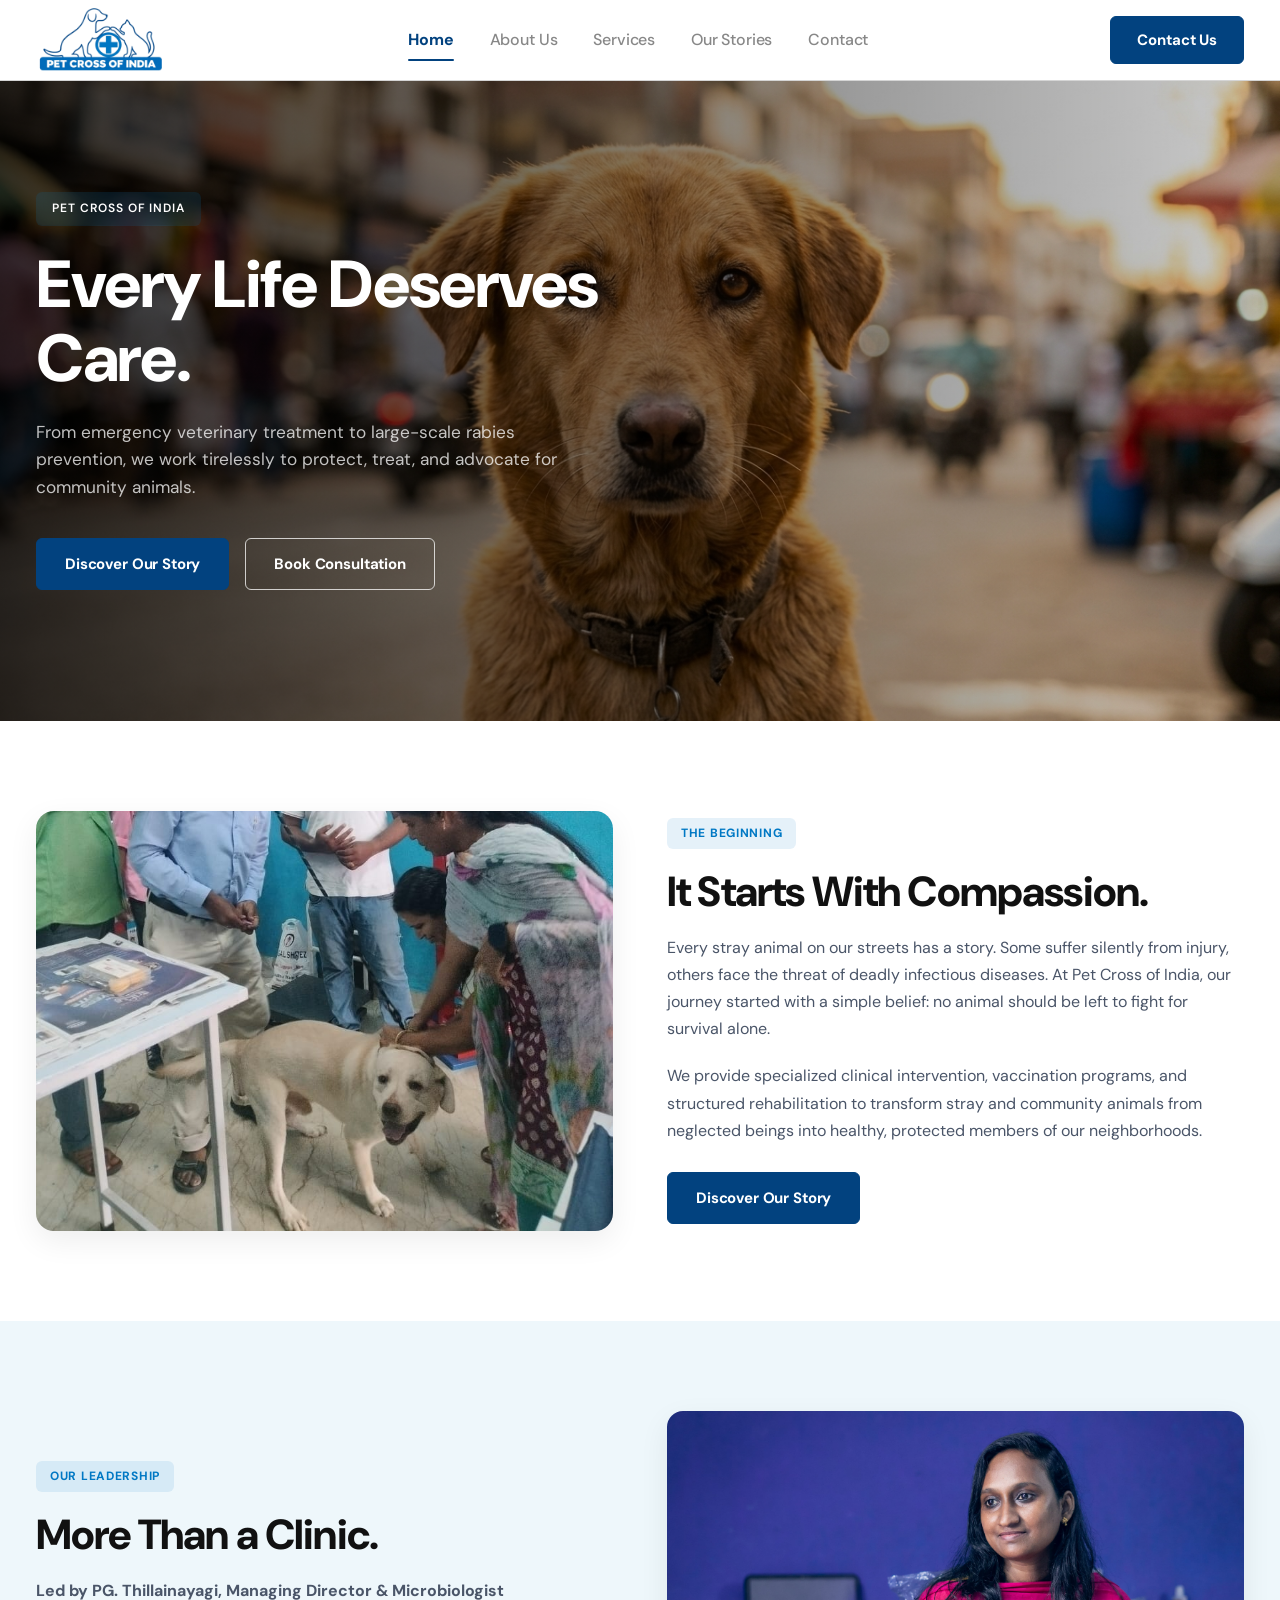
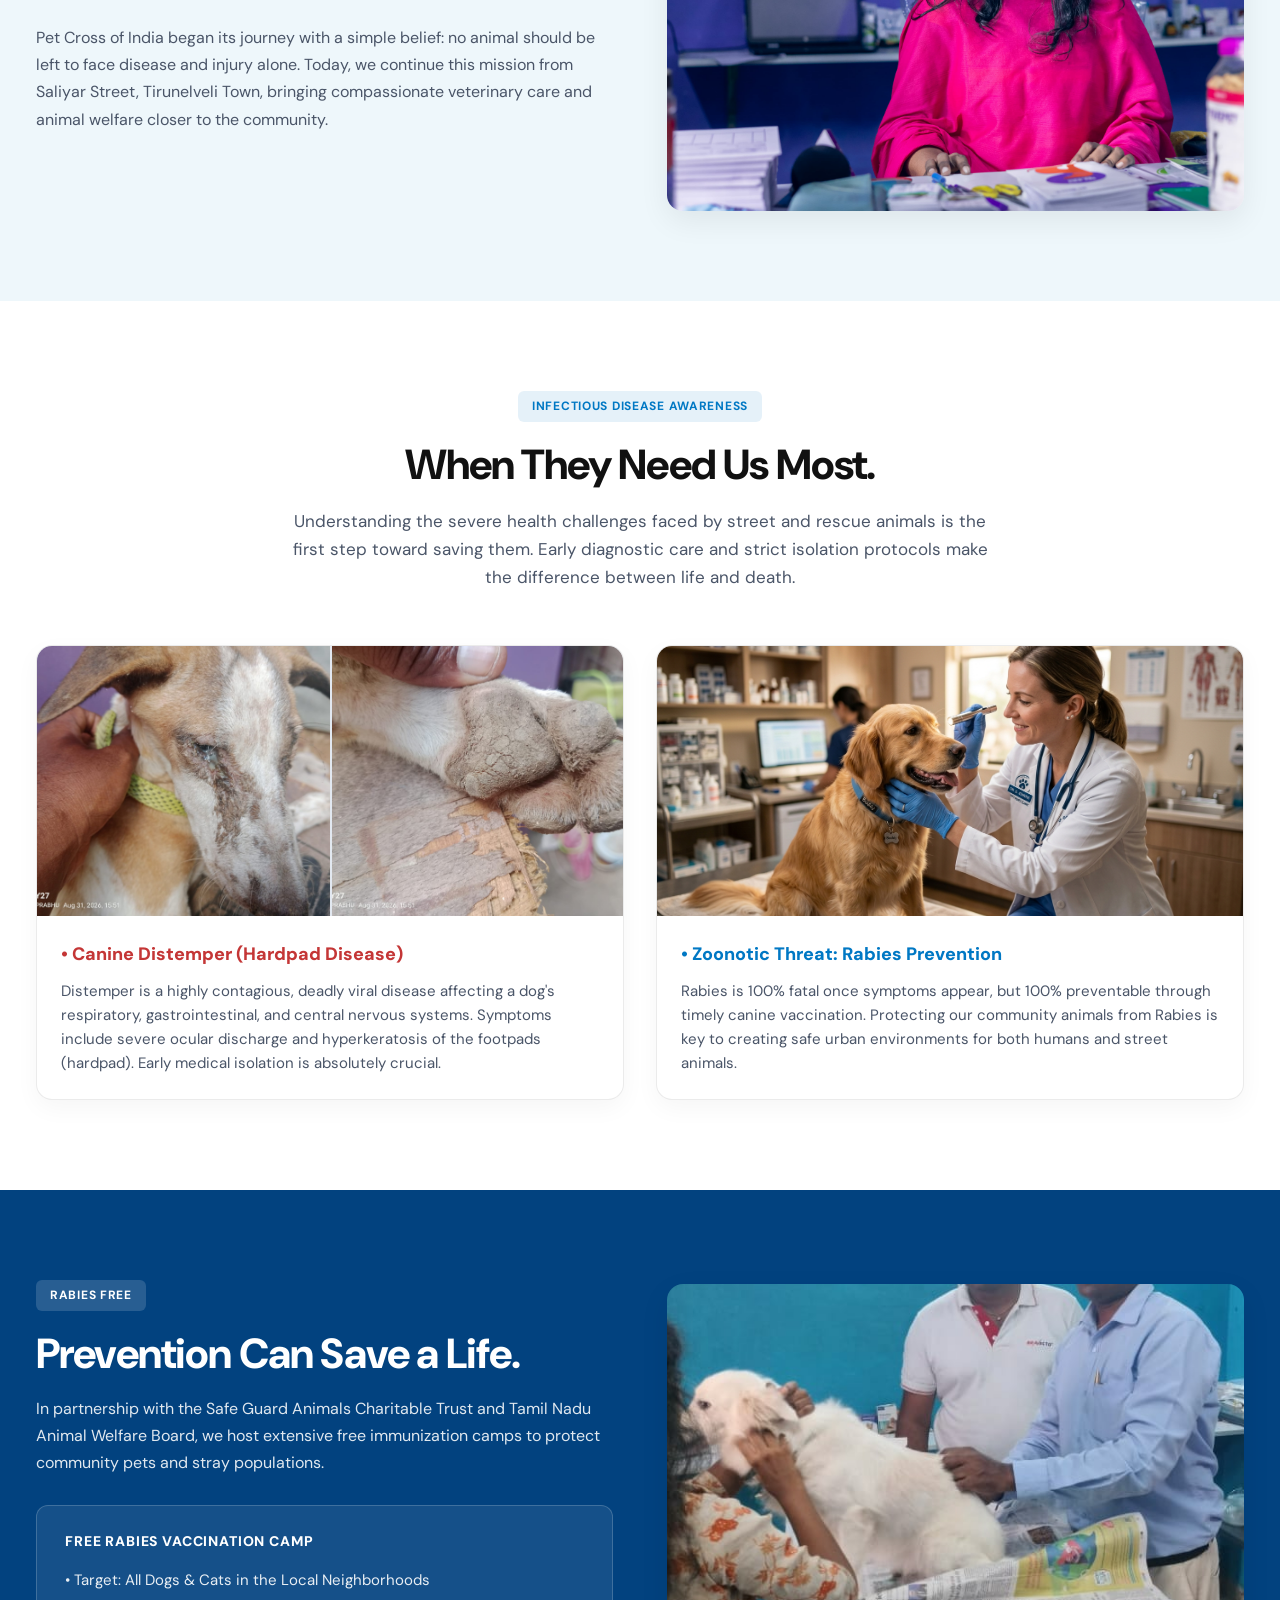
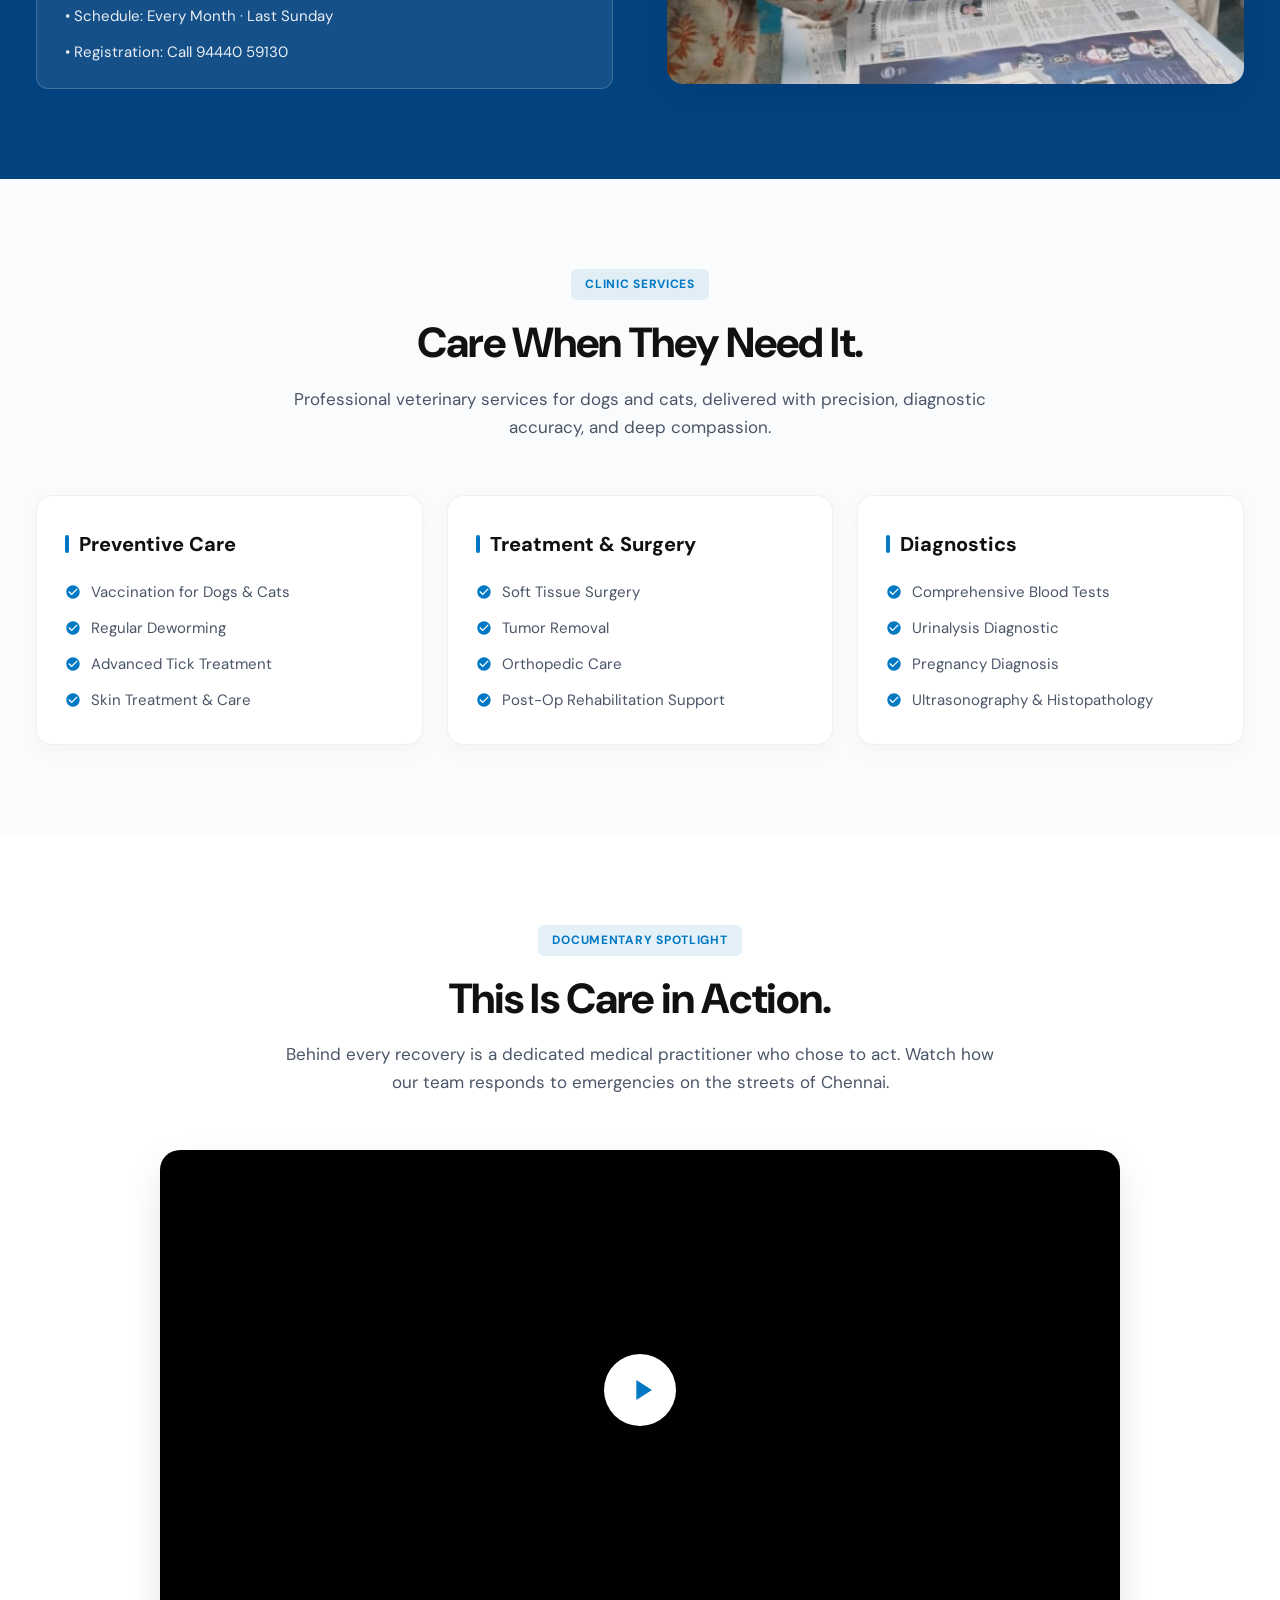
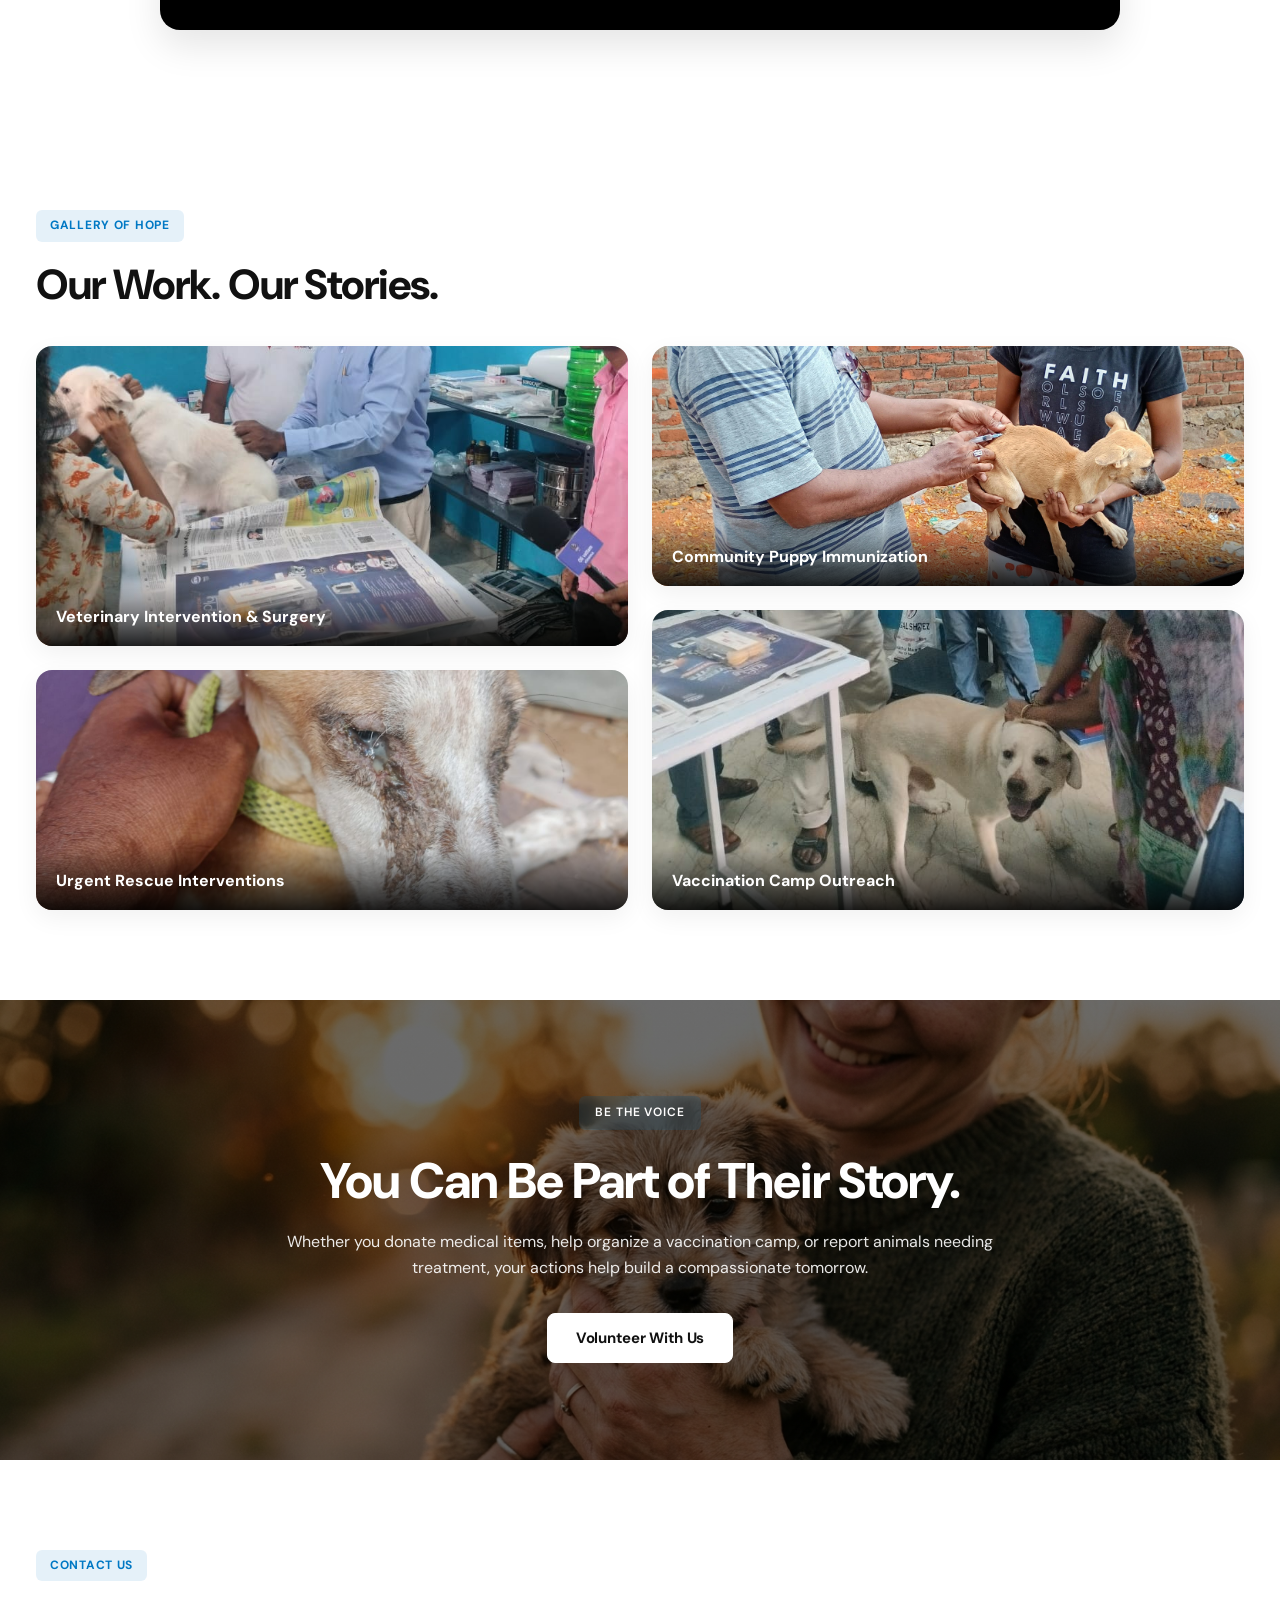
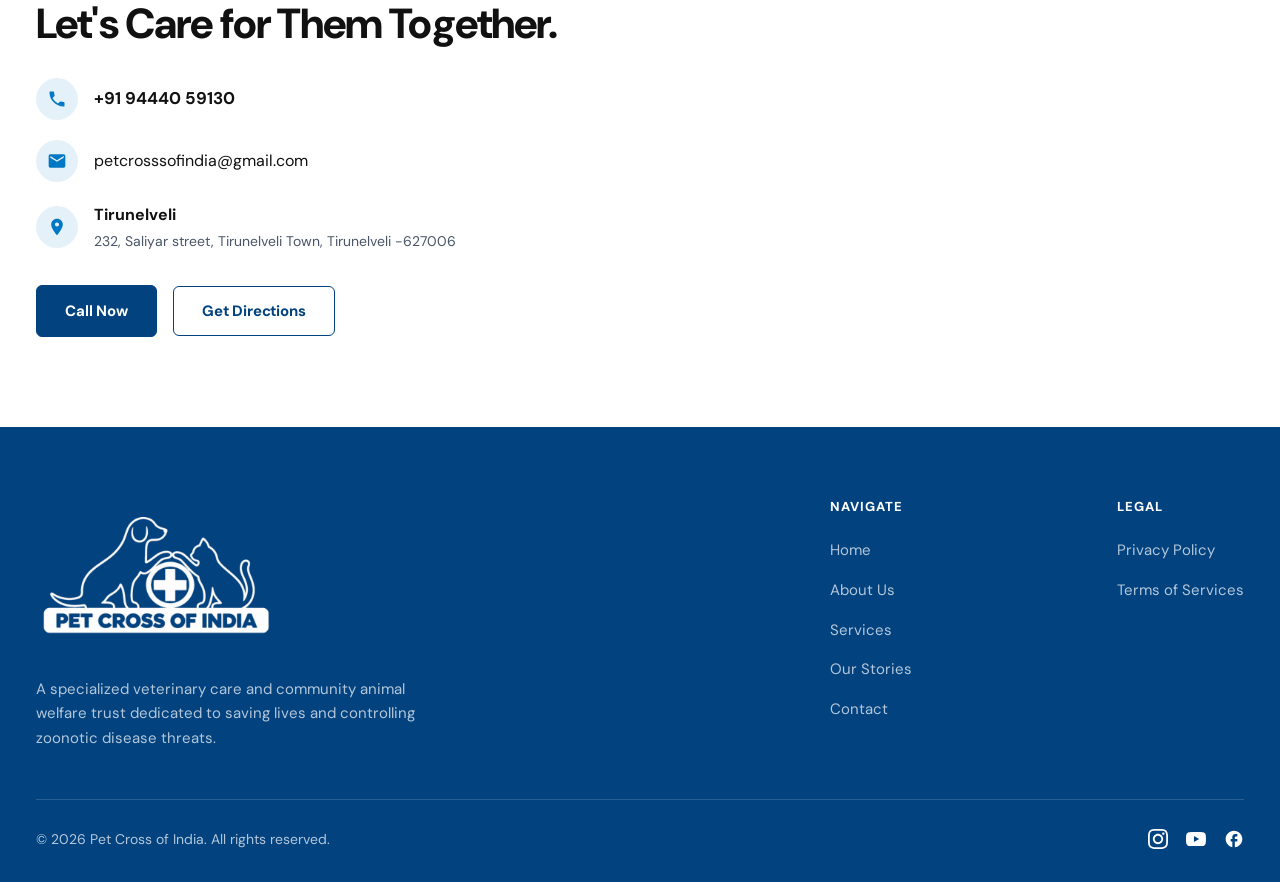
==== commit 26c2347e: "seo,geo optimised" ====
--- a/index.html
+++ b/index.html
@@ -3,15 +3,108 @@
 <head>
   <meta charset="UTF-8">
   <meta name="viewport" content="width=device-width, initial-scale=1.0">
-  <title>Pet Cross of India - Caring for Every Pet</title>
-  <meta name="description" content="Pet Cross of India - Dedicated to compassionate animal care, rescue, medical aid, and rabies prevention.">
-  
+  <title>Pet Cross of India - Caring for Every Pet | Veterinary Care &amp; Animal Rescue, Tirunelveli</title>
+  <meta name="description" content="Pet Cross of India is a dedicated animal welfare organization and veterinary clinic in Tirunelveli, Tamil Nadu, providing compassionate clinical treatments, emergency rescue aid, and rabies prevention.">
+  <meta name="keywords" content="Pet Cross of India, veterinary clinic Tirunelveli, animal rescue Tamil Nadu, pet hospital Tirunelveli, rabies prevention India, stray dog rescue, animal welfare trust, veterinary surgeon Tirunelveli">
+  <meta name="author" content="Pet Cross of India">
+  <meta name="robots" content="index, follow, max-image-preview:large, max-snippet:-1, max-video-preview:-1">
+  <link rel="canonical" href="https://www.petcrossofindia.com/">
+
+  <!-- Favicon -->
+  <link rel="icon" type="image/png" href="assets/images/footer-logo.png">
+  <meta name="theme-color" content="#0C4E7A">
+
+  <!-- GEO Location Meta Tags (Tirunelveli, Tamil Nadu, India) -->
+  <meta name="geo.region" content="IN-TN">
+  <meta name="geo.placename" content="Tirunelveli, Tamil Nadu, India">
+  <meta name="geo.position" content="8.7290;77.6896">
+  <meta name="ICBM" content="8.7290, 77.6896">
+
+  <!-- Open Graph / Facebook -->
+  <meta property="og:type" content="website">
+  <meta property="og:site_name" content="Pet Cross of India">
+  <meta property="og:title" content="Pet Cross of India - Caring for Every Pet | Veterinary Care &amp; Animal Rescue">
+  <meta property="og:description" content="Compassionate animal healthcare, rescue aid, sterilization, and rabies prevention in Tirunelveli, Tamil Nadu.">
+  <meta property="og:url" content="https://www.petcrossofindia.com/">
+  <meta property="og:image" content="https://www.petcrossofindia.com/assets/images/hero-dog.jpg">
+  <meta property="og:image:alt" content="Pet Cross of India Animal Rescue and Veterinary Clinic">
+  <meta property="og:locale" content="en_IN">
+
+  <!-- Twitter Cards -->
+  <meta name="twitter:card" content="summary_large_image">
+  <meta name="twitter:title" content="Pet Cross of India - Caring for Every Pet">
+  <meta name="twitter:description" content="Compassionate animal healthcare, emergency rescue, and rabies prevention in Tirunelveli, Tamil Nadu.">
+  <meta name="twitter:image" content="https://www.petcrossofindia.com/assets/images/hero-dog.jpg">
+
+  <!-- Fonts & Styles -->
   <link rel="preconnect" href="https://fonts.googleapis.com">
   <link rel="preconnect" href="https://fonts.gstatic.com" crossorigin>
   <link href="https://fonts.googleapis.com/css2?family=DM+Sans:ital,opsz,wght@0,9..40,100..1000;1,9..40,100..1000&display=swap" rel="stylesheet">
   
   <link rel="stylesheet" href="css/style.css">
   <link rel="stylesheet" href="css/home.css">
+
+  <!-- Schema.org JSON-LD Structured Data -->
+  <script type="application/ld+json">
+  {
+    "@context": "https://schema.org",
+    "@graph": [
+      {
+        "@type": ["VeterinaryCare", "NGO", "AnimalShelter"],
+        "@id": "https://www.petcrossofindia.com/#organization",
+        "name": "Pet Cross of India",
+        "url": "https://www.petcrossofindia.com/",
+        "logo": "https://www.petcrossofindia.com/assets/images/logo.png",
+        "image": "https://www.petcrossofindia.com/assets/images/hero-dog.jpg",
+        "description": "A specialized veterinary care and community animal welfare trust dedicated to saving lives and controlling zoonotic disease threats in Tirunelveli, Tamil Nadu.",
+        "telephone": "+919444059130",
+        "email": "petcrosssofindia@gmail.com",
+        "priceRange": "$$",
+        "address": {
+          "@type": "PostalAddress",
+          "streetAddress": "232, Saliyar street, Tirunelveli Town",
+          "addressLocality": "Tirunelveli",
+          "addressRegion": "Tamil Nadu",
+          "postalCode": "627006",
+          "addressCountry": "IN"
+        },
+        "geo": {
+          "@type": "GeoCoordinates",
+          "latitude": 8.7290,
+          "longitude": 77.6896
+        },
+        "founder": {
+          "@type": "Person",
+          "name": "PG. Thillainayagi",
+          "jobTitle": "Managing Director & Microbiologist"
+        },
+        "areaServed": [
+          {
+            "@type": "AdministrativeArea",
+            "name": "Tirunelveli"
+          },
+          {
+            "@type": "AdministrativeArea",
+            "name": "Tamil Nadu"
+          },
+          {
+            "@type": "Country",
+            "name": "India"
+          }
+        ]
+      },
+      {
+        "@type": "WebSite",
+        "@id": "https://www.petcrossofindia.com/#website",
+        "url": "https://www.petcrossofindia.com/",
+        "name": "Pet Cross of India",
+        "publisher": {
+          "@id": "https://www.petcrossofindia.com/#organization"
+        }
+      }
+    ]
+  }
+  </script>
 </head>
 <body>
 
--- a/css/style.css
+++ b/css/style.css
@@ -12,7 +12,7 @@
   --color-text-primary: #111111;
   --color-text-secondary: #4A5568;
   --color-text-muted: rgba(0, 0, 0, 0.47);
-  --color-red: #D92828;
+  --color-red: #c43636;
   --color-bg-light-blue: #EEF7FB;
   --color-bg-light-gray: #FAFBFC;
   --color-white: #FFFFFF;
@@ -631,7 +631,7 @@
   height: auto;
   width: 240px;
   display: block;
-
+  margin-bottom: 20px;
 }
 
 .footer-brand p {
@@ -758,7 +758,8 @@
   }
 
   .header-logo {
-    height: 46px;
+    height: auto;
+    width: 120px;
   }
 
   .mobile-toggle {
@@ -835,6 +836,27 @@
     grid-column: 1 / -1;
     max-width: 100%;
   }
+
+  .footer-col {
+    text-align: left;
+    justify-self: start;
+  }
+
+  .footer-col h4 {
+    text-align: left;
+  }
+
+  .footer-links {
+    align-items: flex-start;
+  }
+
+  .footer-links li {
+    text-align: left;
+  }
+
+  .footer-links li a {
+    text-align: left;
+  }
 }
 
 @media (min-width: 993px) {
@@ -863,19 +885,49 @@
 }
 
 @media (max-width: 600px) {
+  .header-logo {
+    height: auto;
+    width: 100px;
+  }
+
   .footer-top {
     grid-template-columns: 1fr;
-    gap: 36px;
+    gap: 32px;
+  }
+
+  .footer-logo {
+    width: 200px;
+    height: auto;
+    margin-bottom: 16px;
+  }
+
+  .footer-brand p {
+    font-size: 14px;
+    line-height: 1.6;
+  }
+
+  .footer-col h4 {
+    margin-bottom: 16px;
+  }
+
+  .footer-links {
+    gap: 12px;
+  }
+
+  .footer-links li a {
+    font-size: 14px;
   }
 
   .footer-bottom {
     flex-direction: column;
     align-items: flex-start;
     gap: 18px;
-  }
-
-  .footer-logo {
-    height: 68px;
-  }
-}
-
+    padding-top: 24px;
+  }
+
+  .footer-copyright {
+    font-size: 13px;
+  }
+}
+
+
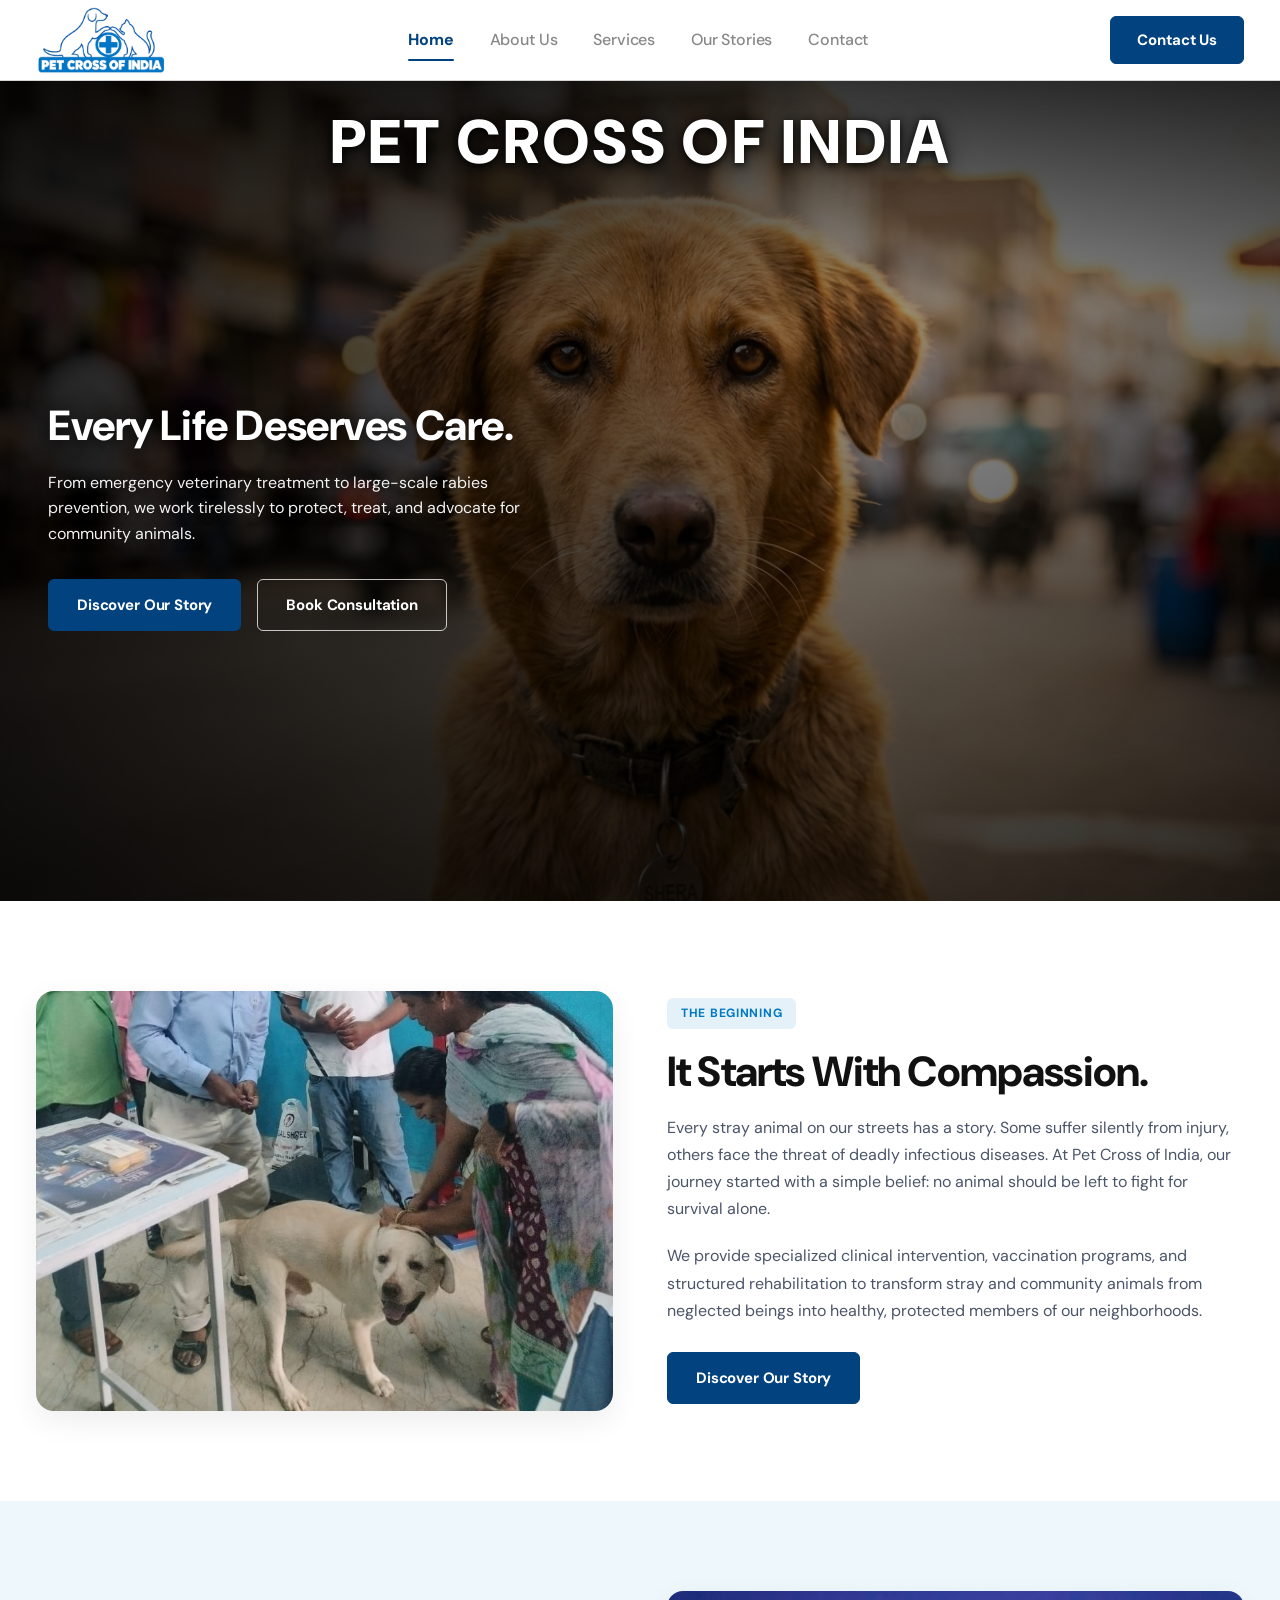
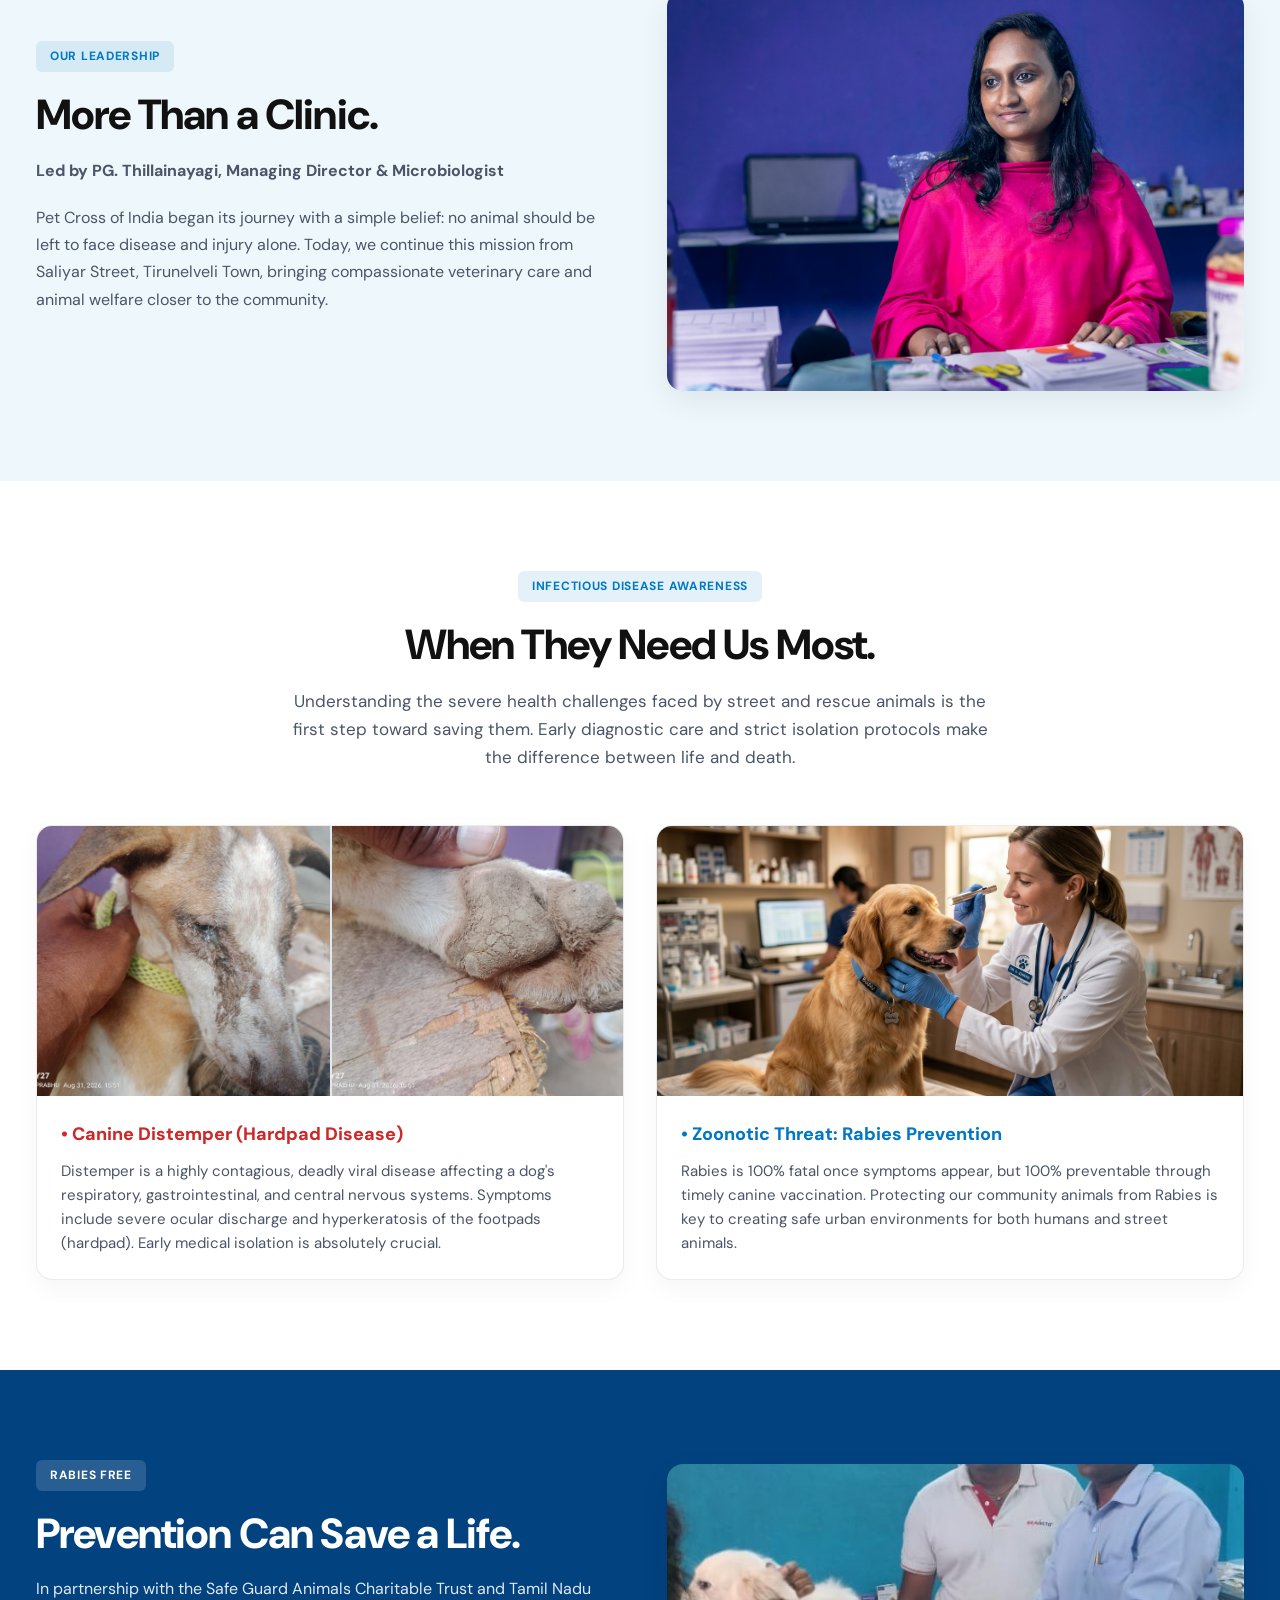
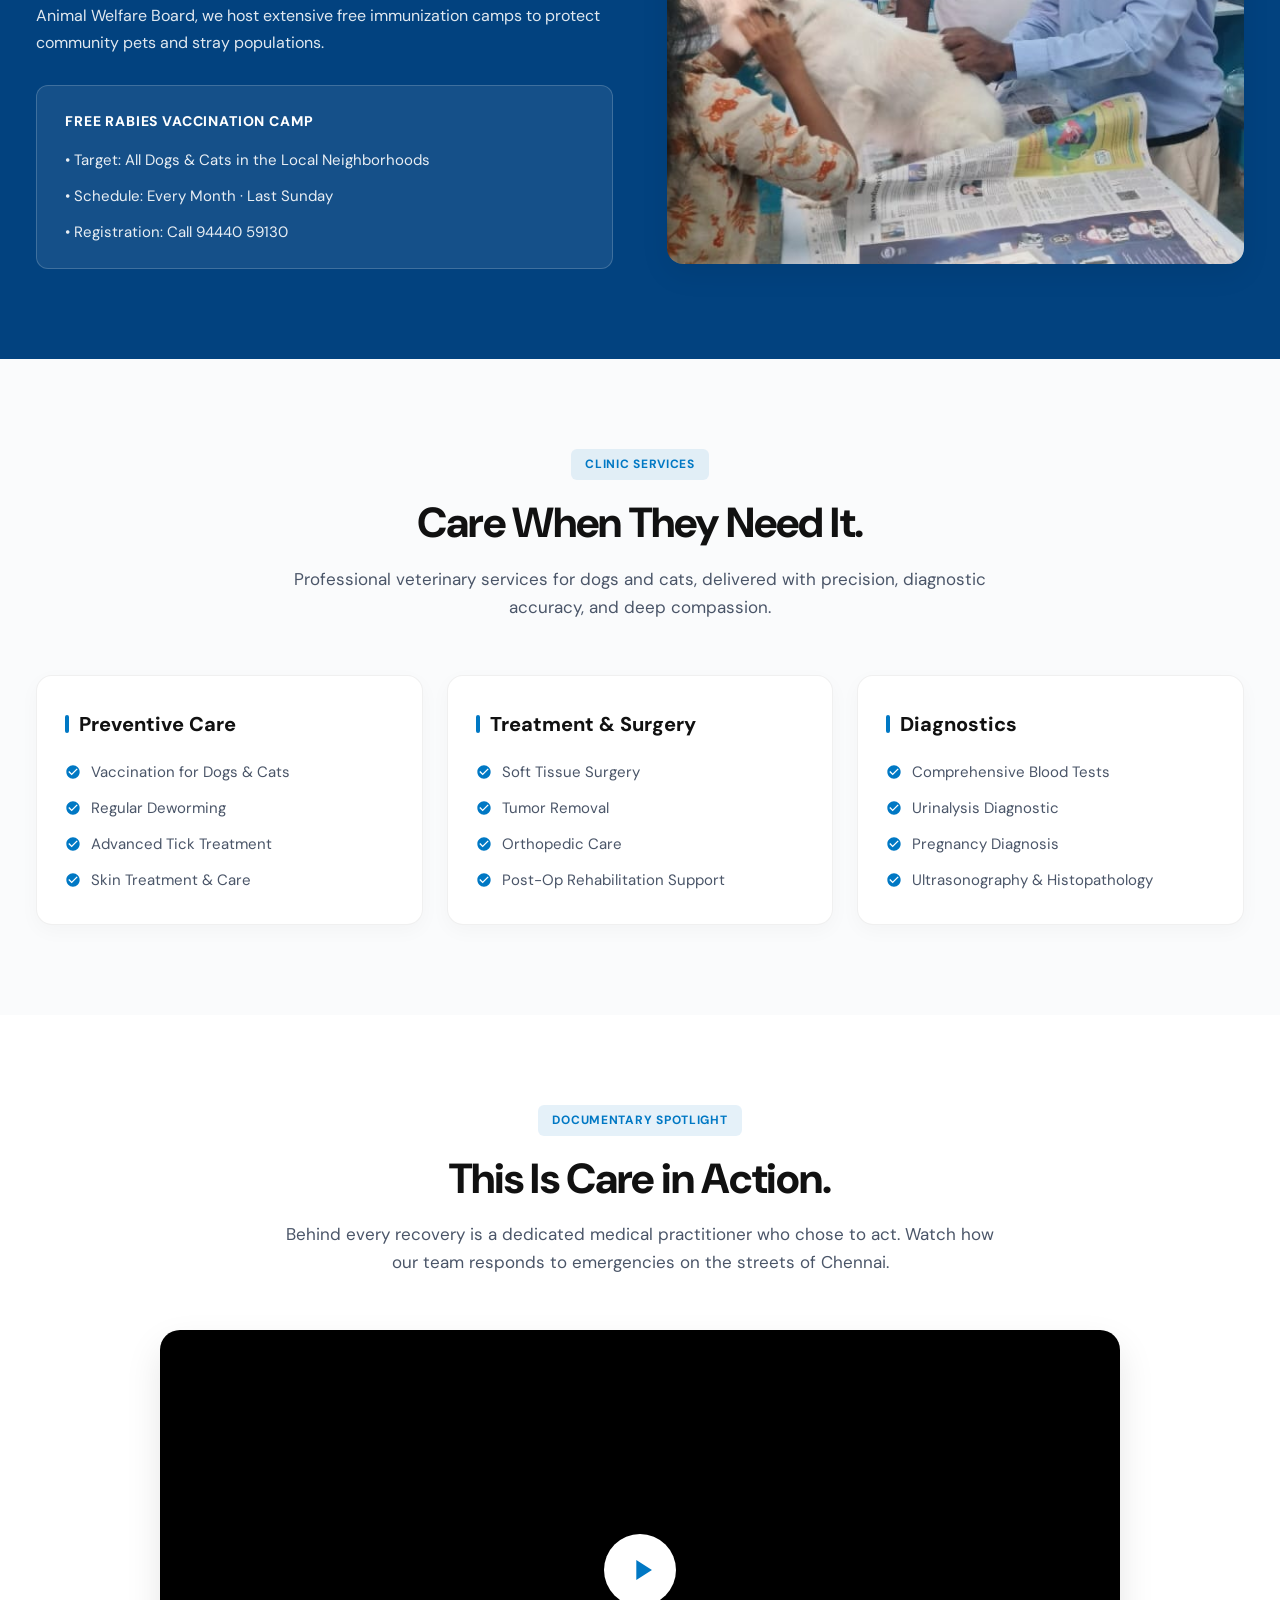
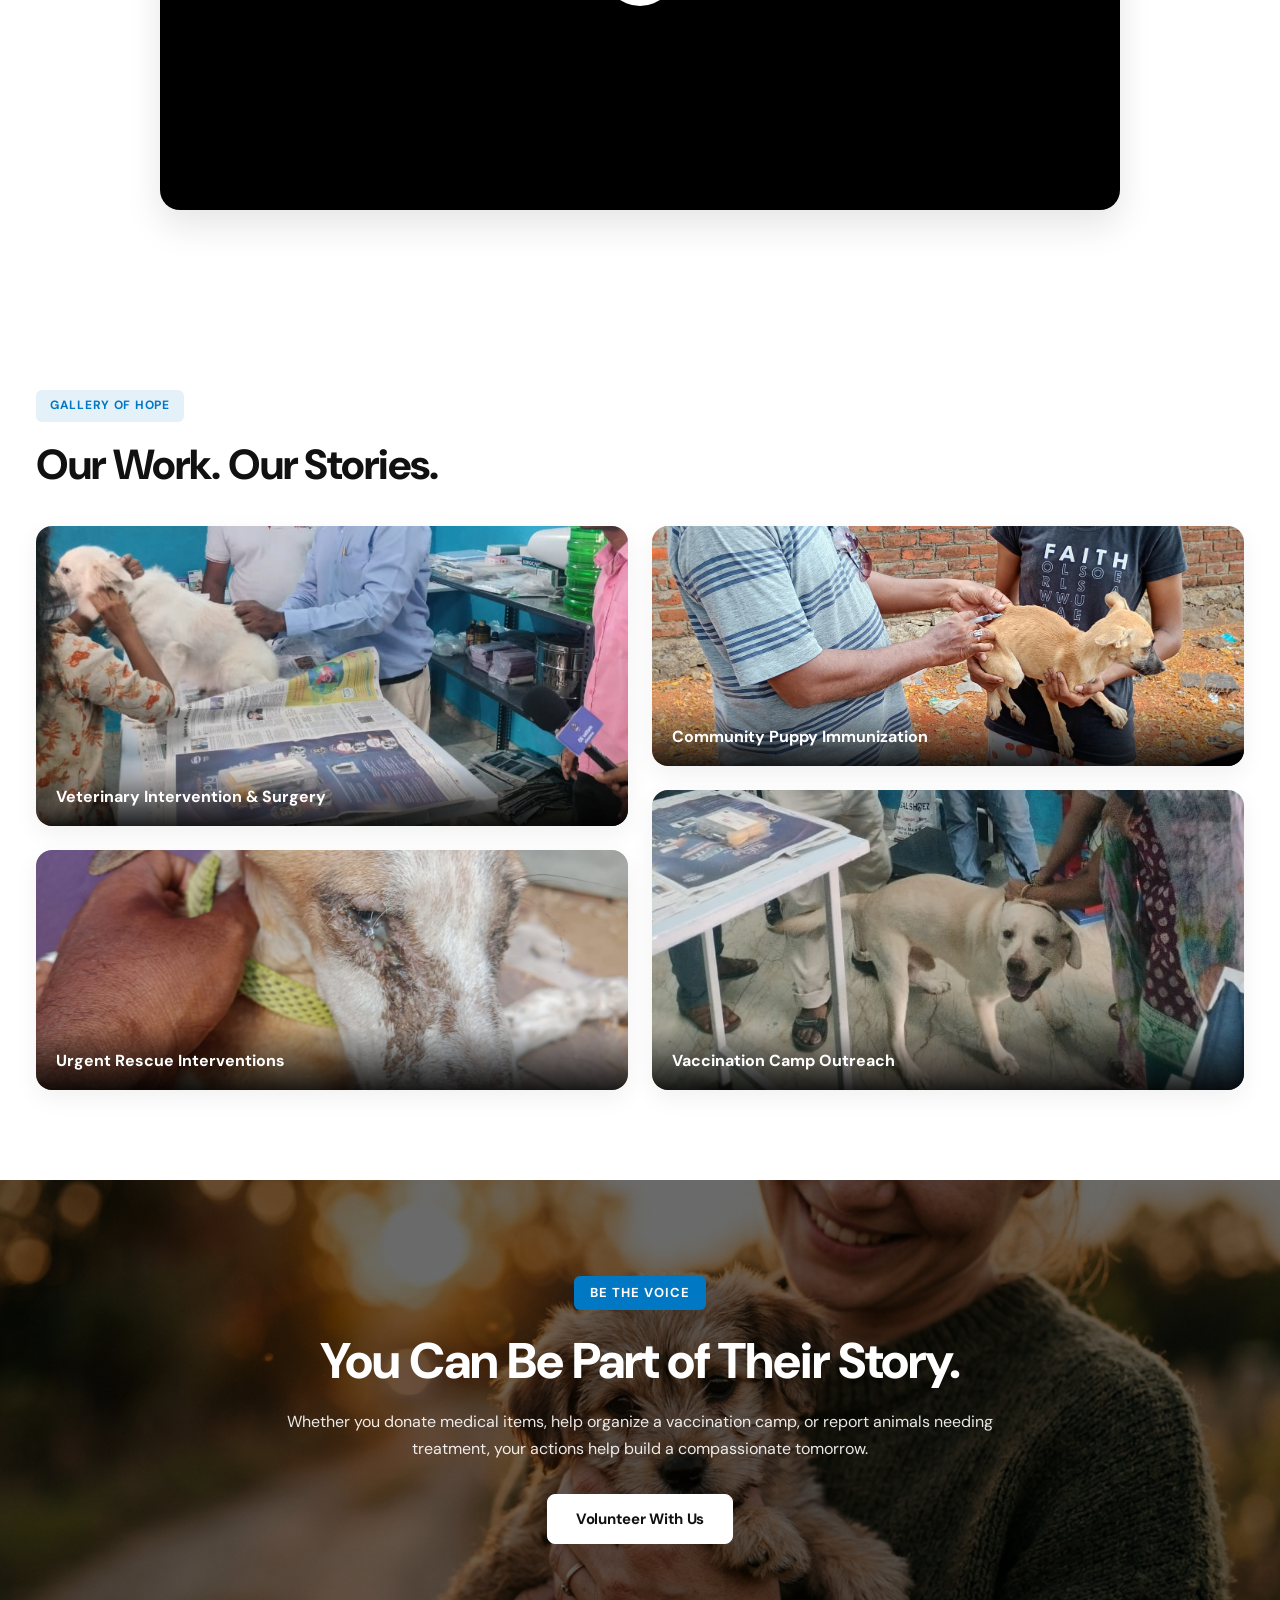
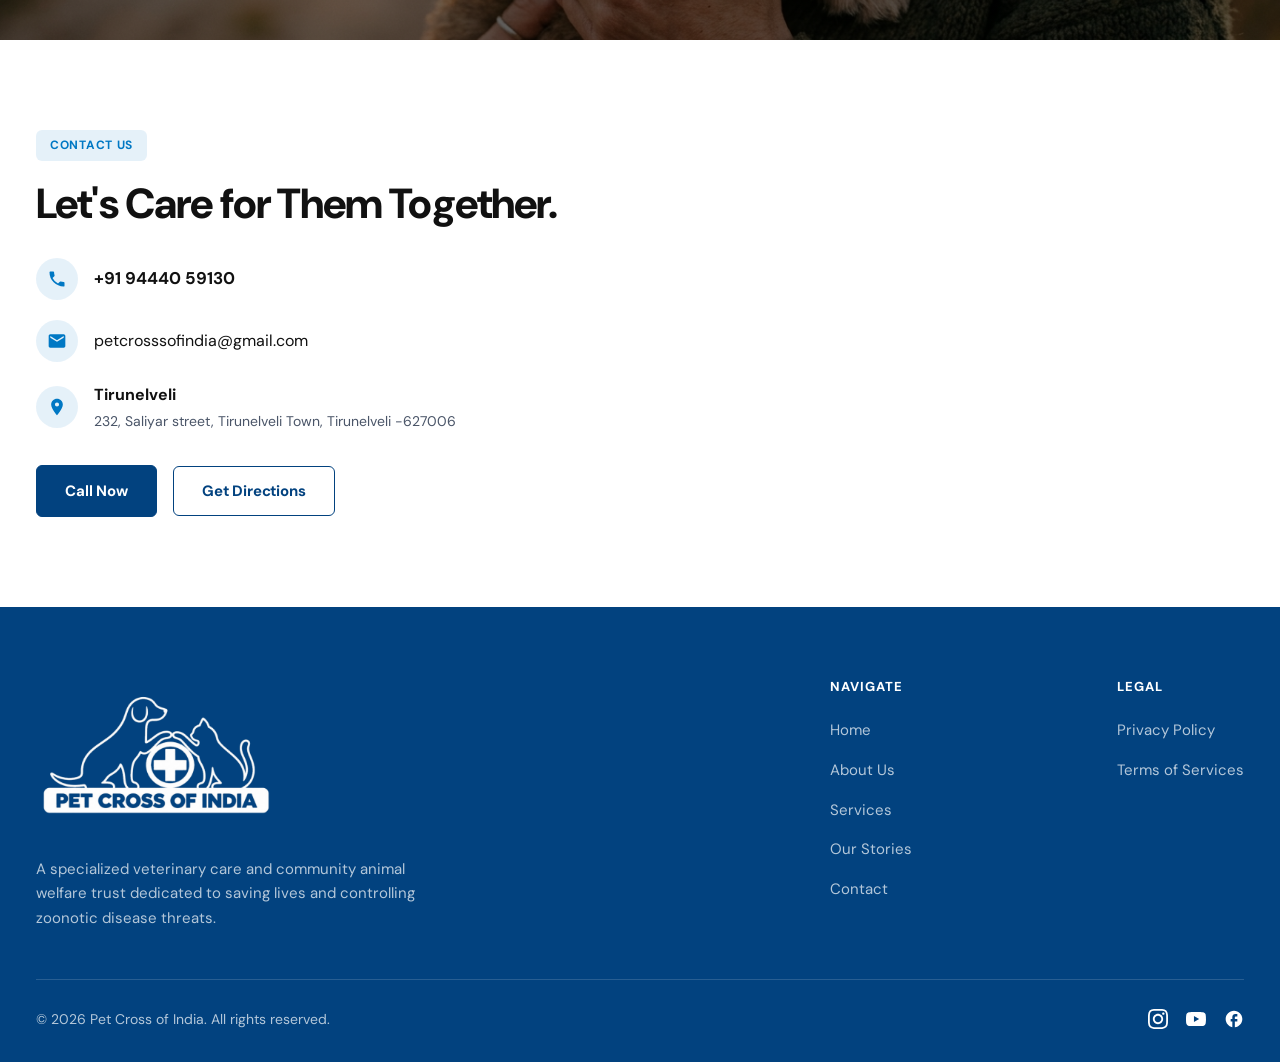
==== commit 1878dbeb: "Updated the hero text" ====
--- a/index.html
+++ b/index.html
@@ -159,9 +159,11 @@
   <main>
     <section class="hero-section">
       <div class="hero-container">
+        <div class="hero-top-brand">
+          <h1 class="hero-brand-name">PET CROSS OF INDIA</h1>
+        </div>
         <div class="hero-content">
-          <span class="hero-badge">PET CROSS OF INDIA</span>
-          <h1 class="hero-title">Every Life Deserves Care.</h1>
+          <h2 class="hero-title">Every Life Deserves Care.</h2>
           <p class="hero-subtitle">From emergency veterinary treatment to large-scale rabies prevention, we work tirelessly to protect, treat, and advocate for community animals.</p>
           <div class="hero-actions">
             <a href="pages/our-stories.html" class="btn-primary">Discover Our Story</a>
--- a/css/style.css
+++ b/css/style.css
@@ -5,14 +5,14 @@
   --color-secondary-blue: #0078C4;
   --color-badge-bg-default: rgba(0, 120, 196, 0.10);
   --color-badge-text-default: #0078C4;
-  --color-hero-badge-bg: rgba(0, 120, 196, 0.15);
+  --color-hero-badge-bg: var(--color-secondary-blue);
   --color-hero-badge-text: #FFFFFF;
   --color-hero-subtitle: rgba(255, 255, 255, 0.75);
   --color-hero-outline-border: rgba(255, 255, 255, 0.75);
   --color-text-primary: #111111;
   --color-text-secondary: #4A5568;
   --color-text-muted: rgba(0, 0, 0, 0.47);
-  --color-red: #c43636;
+  --color-red: #cc2a2a;
   --color-bg-light-blue: #EEF7FB;
   --color-bg-light-gray: #FAFBFC;
   --color-white: #FFFFFF;
@@ -96,11 +96,9 @@
   align-items: center;
   padding: 7px 16px;
   background-color: var(--color-hero-badge-bg);
-  backdrop-filter: blur(8px);
-  -webkit-backdrop-filter: blur(8px);
   color: var(--color-hero-badge-text);
-  font-size: 12px;
-  font-weight: 600;
+  font-size: 13px;
+  font-weight: 700;
   letter-spacing: 0.08em;
   border-radius: 6px;
   text-transform: uppercase;
@@ -887,7 +885,7 @@
 @media (max-width: 600px) {
   .header-logo {
     height: auto;
-    width: 100px;
+    width: 108px;
   }
 
   .footer-top {
--- a/css/home.css
+++ b/css/home.css
@@ -15,47 +15,90 @@
 
 .hero-section {
   position: relative;
-  min-height: 640px;
-  display: flex;
-  align-items: center;
-  background-image: linear-gradient(90deg, rgba(0, 0, 0, 0.78) 0%, rgba(0, 0, 0, 0.52) 44%, rgba(0, 0, 0, 0.2) 100%), url('../assets/images/hero-dog.jpg');
+  min-height: calc(100vh - var(--header-height));
+  display: flex;
+  align-items: center;
+  justify-content: flex-start;
+  background-image: linear-gradient(90deg, rgba(0, 0, 0, 0.78) 0%, rgba(0, 0, 0, 0.58) 36%, rgba(0, 0, 0, 0.22) 65%, rgba(0, 0, 0, 0.45) 100%), linear-gradient(180deg, rgba(0, 0, 0, 0.75) 0%, rgba(0, 0, 0, 0.2) 28%, rgba(0, 0, 0, 0.7) 100%), url('../assets/images/hero-dog.jpg');
   background-size: cover;
-  background-position: center center;
+  background-position: center top;
   background-repeat: no-repeat;
-  padding: 110px 0 130px;
+  padding: 100px 0 50px;
+  text-align: left;
 }
 
 .hero-container {
   max-width: var(--container-max-width);
   margin: 0 auto;
-  padding: 0 36px;
-  width: 100%;
+  padding: 0 48px;
+  width: 100%;
+  display: flex;
+  flex-direction: column;
+  align-items: flex-start;
+  justify-content: center;
+  text-align: left;
+}
+
+.hero-top-brand {
+  position: absolute;
+  top: 28px;
+  left: 0;
+  width: 100%;
+  padding: 0 24px;
+  display: flex;
+  justify-content: center;
+  z-index: 2;
+}
+
+.hero-brand-name {
+  font-size: clamp(34px, 4.8vw, 64px);
+  font-weight: 900;
+  line-height: 1.1;
+  letter-spacing: 0.04em;
+  text-transform: uppercase;
+  color: var(--color-white);
+  text-align: center;
+  text-shadow: 0 4px 24px rgba(0, 0, 0, 0.8), 0 2px 8px rgba(0, 0, 0, 0.9);
+  max-width: 1100px;
+  margin: 0 auto;
 }
 
 .hero-content {
-  max-width: 620px;
+  max-width: 580px;
+  display: flex;
+  flex-direction: column;
+  align-items: flex-start;
+  text-align: left;
+  margin: 0;
+  z-index: 2;
+  gap: 4px;
 }
 
 .hero-title {
-  font-size: clamp(40px, 5.2vw, 68px);
+  font-size: clamp(26px, 3.4vw, 42px);
   font-weight: 800;
-  line-height: 1.12;
-  letter-spacing: -0.02em;
+  line-height: 1.2;
+  letter-spacing: -0.01em;
   color: var(--color-white);
-  margin-bottom: 22px;
+  margin-bottom: 14px;
+  text-align: left;
+  text-shadow: 0 3px 16px rgba(0, 0, 0, 0.75);
 }
 
 .hero-subtitle {
-  font-size: clamp(16px, 1.35vw, 18px);
+  font-size: clamp(14px, 1.25vw, 16px);
   line-height: 1.6;
-  color: var(--color-hero-subtitle);
-  max-width: 540px;
-  margin-bottom: 36px;
+  color: rgba(255, 255, 255, 0.95);
+  max-width: 520px;
+  margin: 0 0 28px 0;
+  text-align: left;
+  text-shadow: 0 2px 12px rgba(0, 0, 0, 0.75);
 }
 
 .hero-actions {
   display: flex;
   align-items: center;
+  justify-content: flex-start;
   gap: 16px;
   flex-wrap: wrap;
 }
@@ -464,22 +507,34 @@
 @media (max-width: 768px) {
   .hero-section {
     min-height: auto;
-    padding: 60px 0 80px;
-    background-image: linear-gradient(180deg, rgba(0, 0, 0, 0.82) 0%, rgba(0, 0, 0, 0.65) 60%, rgba(0, 0, 0, 0.45) 100%), url('../assets/images/hero-dog.jpg');
+    padding: 50px 20px 60px;
+    background-image: linear-gradient(180deg, rgba(0, 0, 0, 0.72) 0%, rgba(0, 0, 0, 0.55) 50%, rgba(0, 0, 0, 0.78) 100%), url('../assets/images/hero-dog.jpg');
+    background-position: center center;
   }
 
   .hero-container {
-    padding: 0 20px;
+    padding: 0;
+  }
+
+  .hero-top-brand {
+    position: static;
+    padding: 0;
+    margin-bottom: 24px;
+  }
+
+  .hero-brand-name {
+    font-size: clamp(30px, 8vw, 42px);
+    margin-bottom: 0;
   }
 
   .hero-title {
-    font-size: 38px;
-    margin-bottom: 18px;
+    font-size: clamp(22px, 6vw, 30px);
+    margin-bottom: 12px;
   }
 
   .hero-subtitle {
-    font-size: 16px;
-    margin-bottom: 28px;
+    font-size: 15px;
+    margin-bottom: 24px;
   }
 
   .hero-actions {
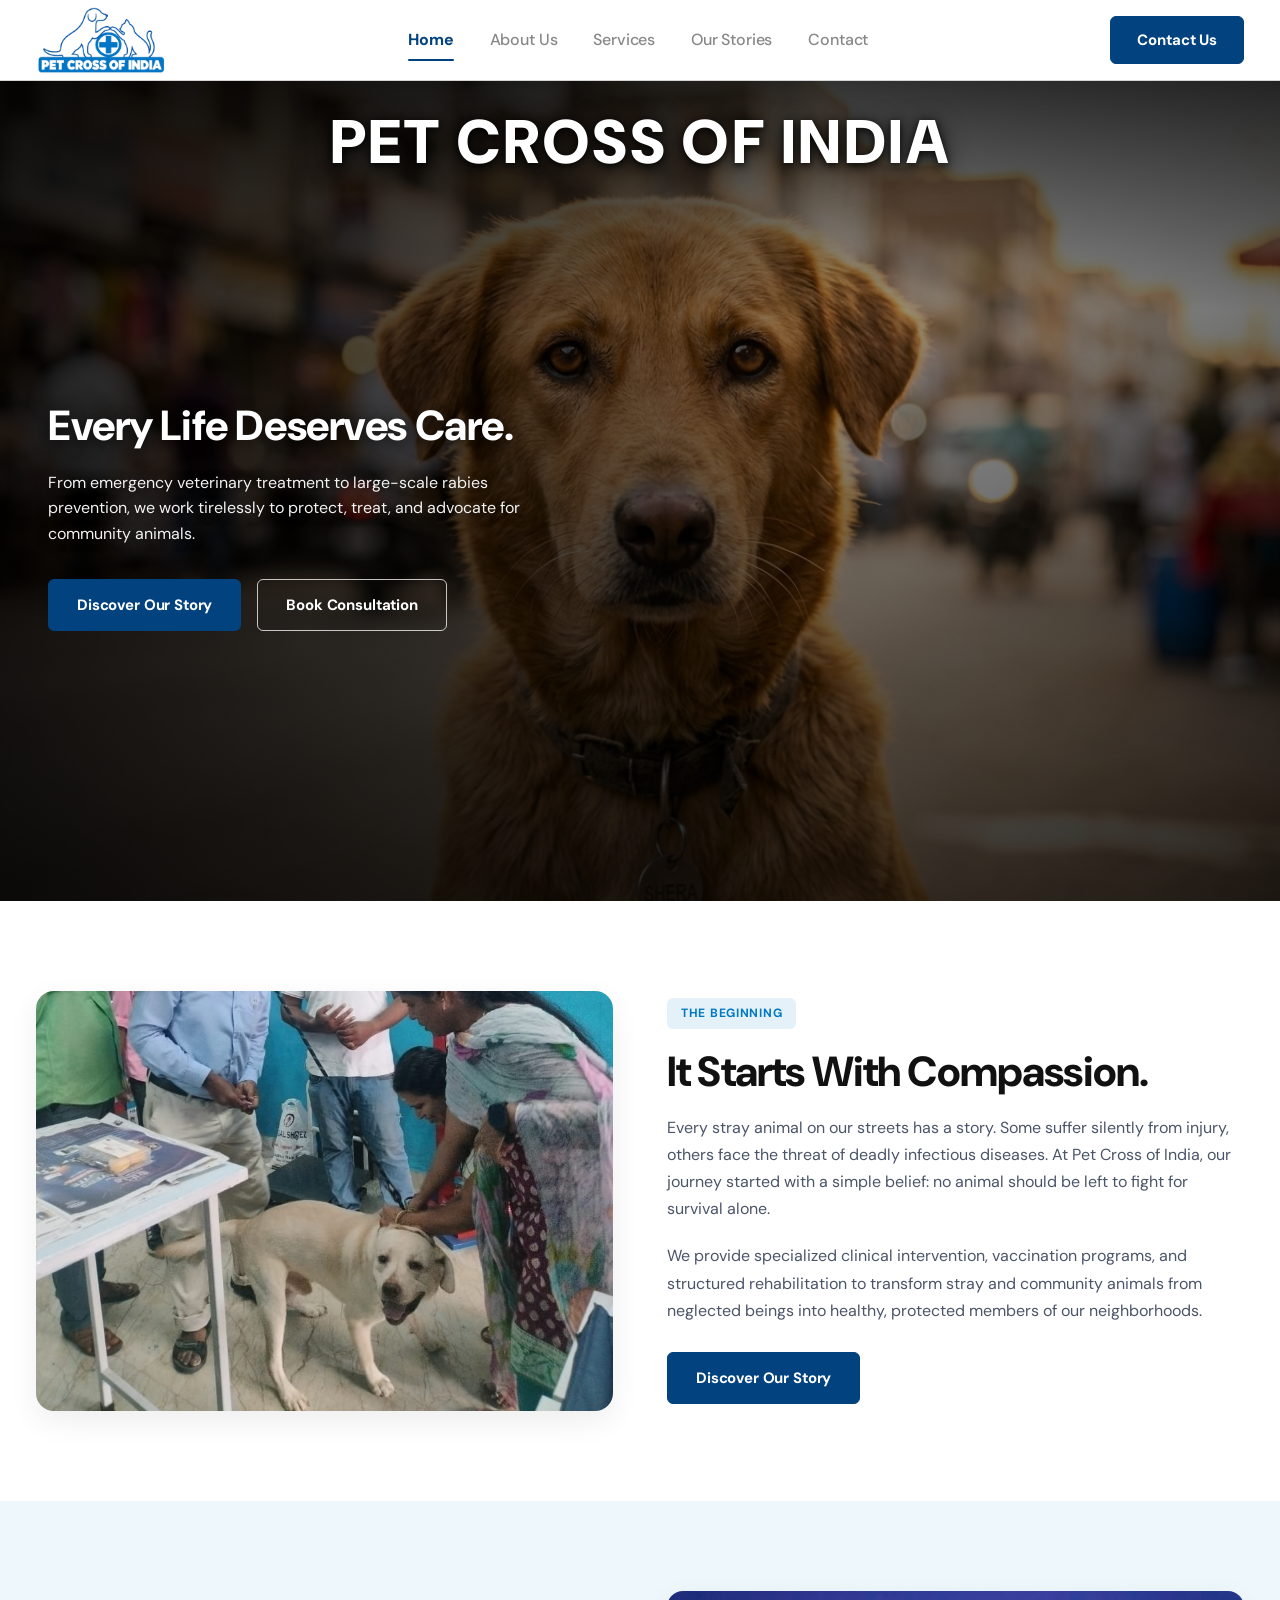
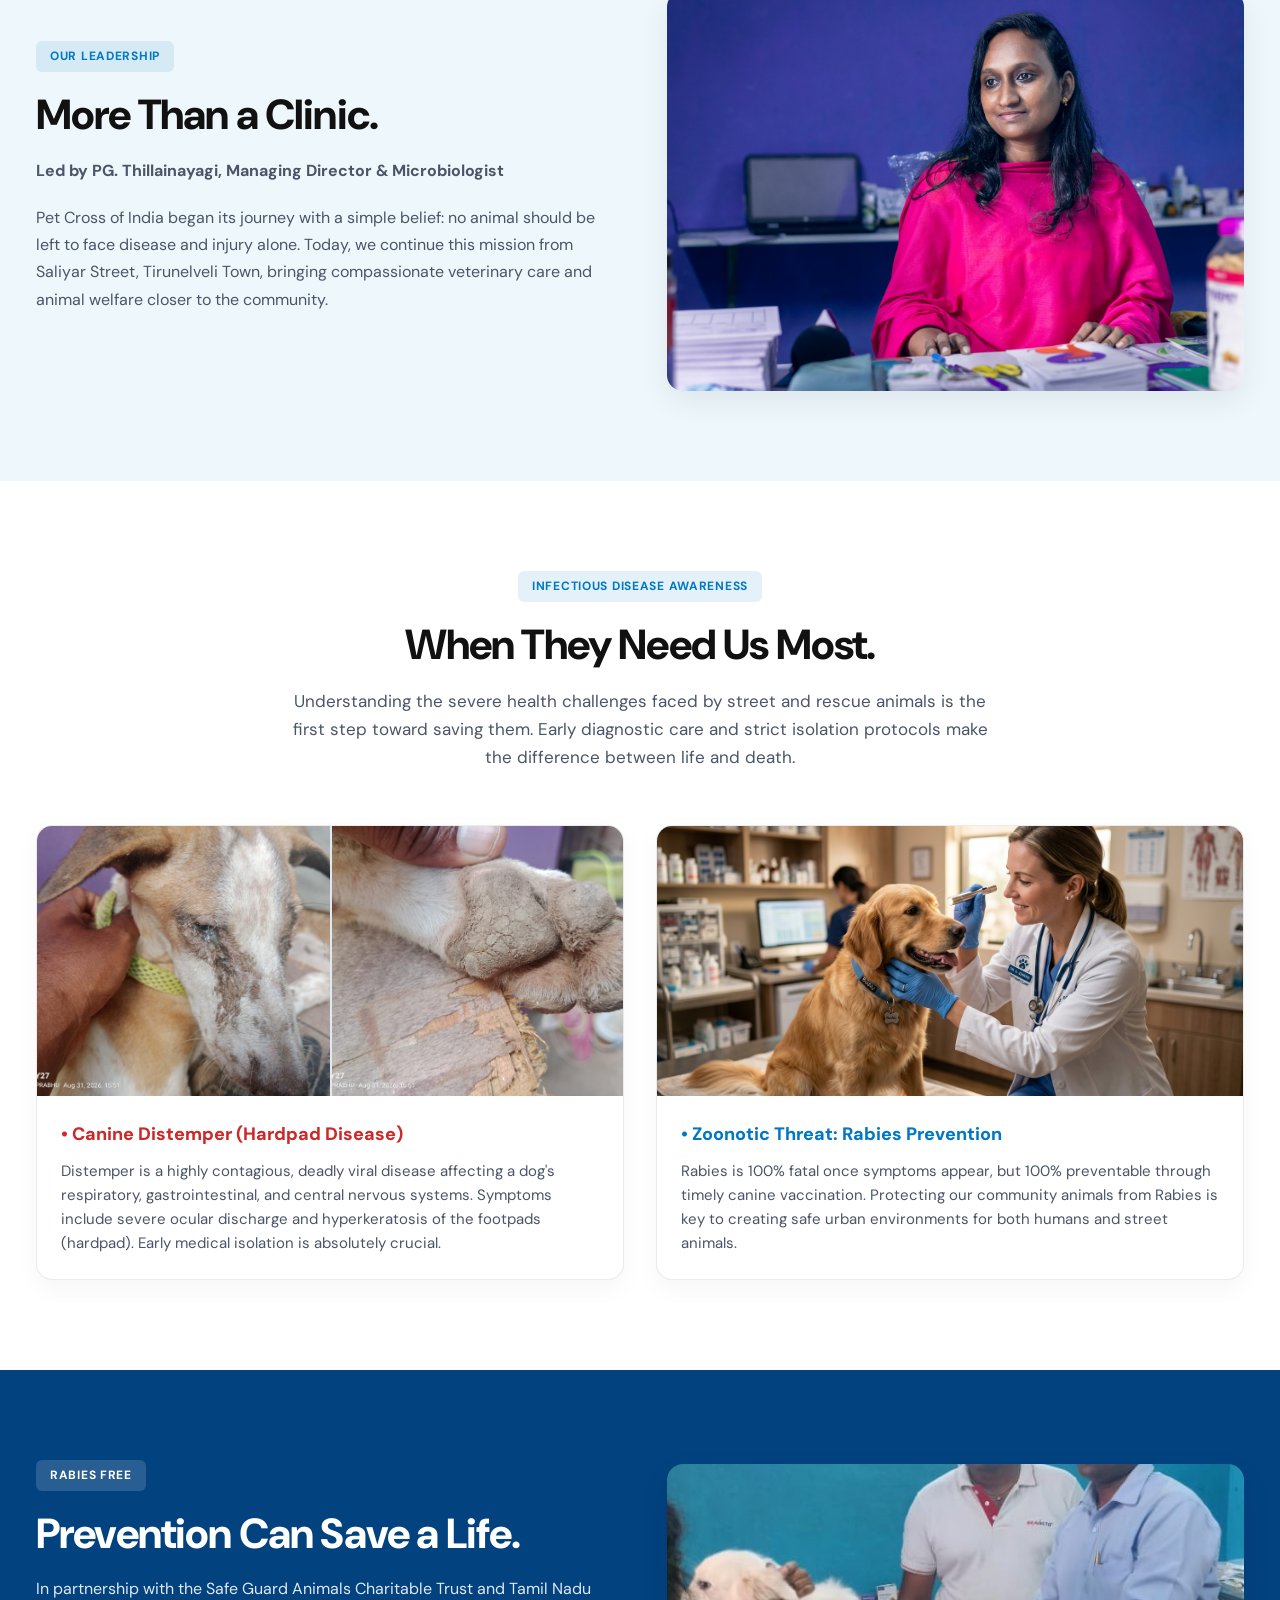
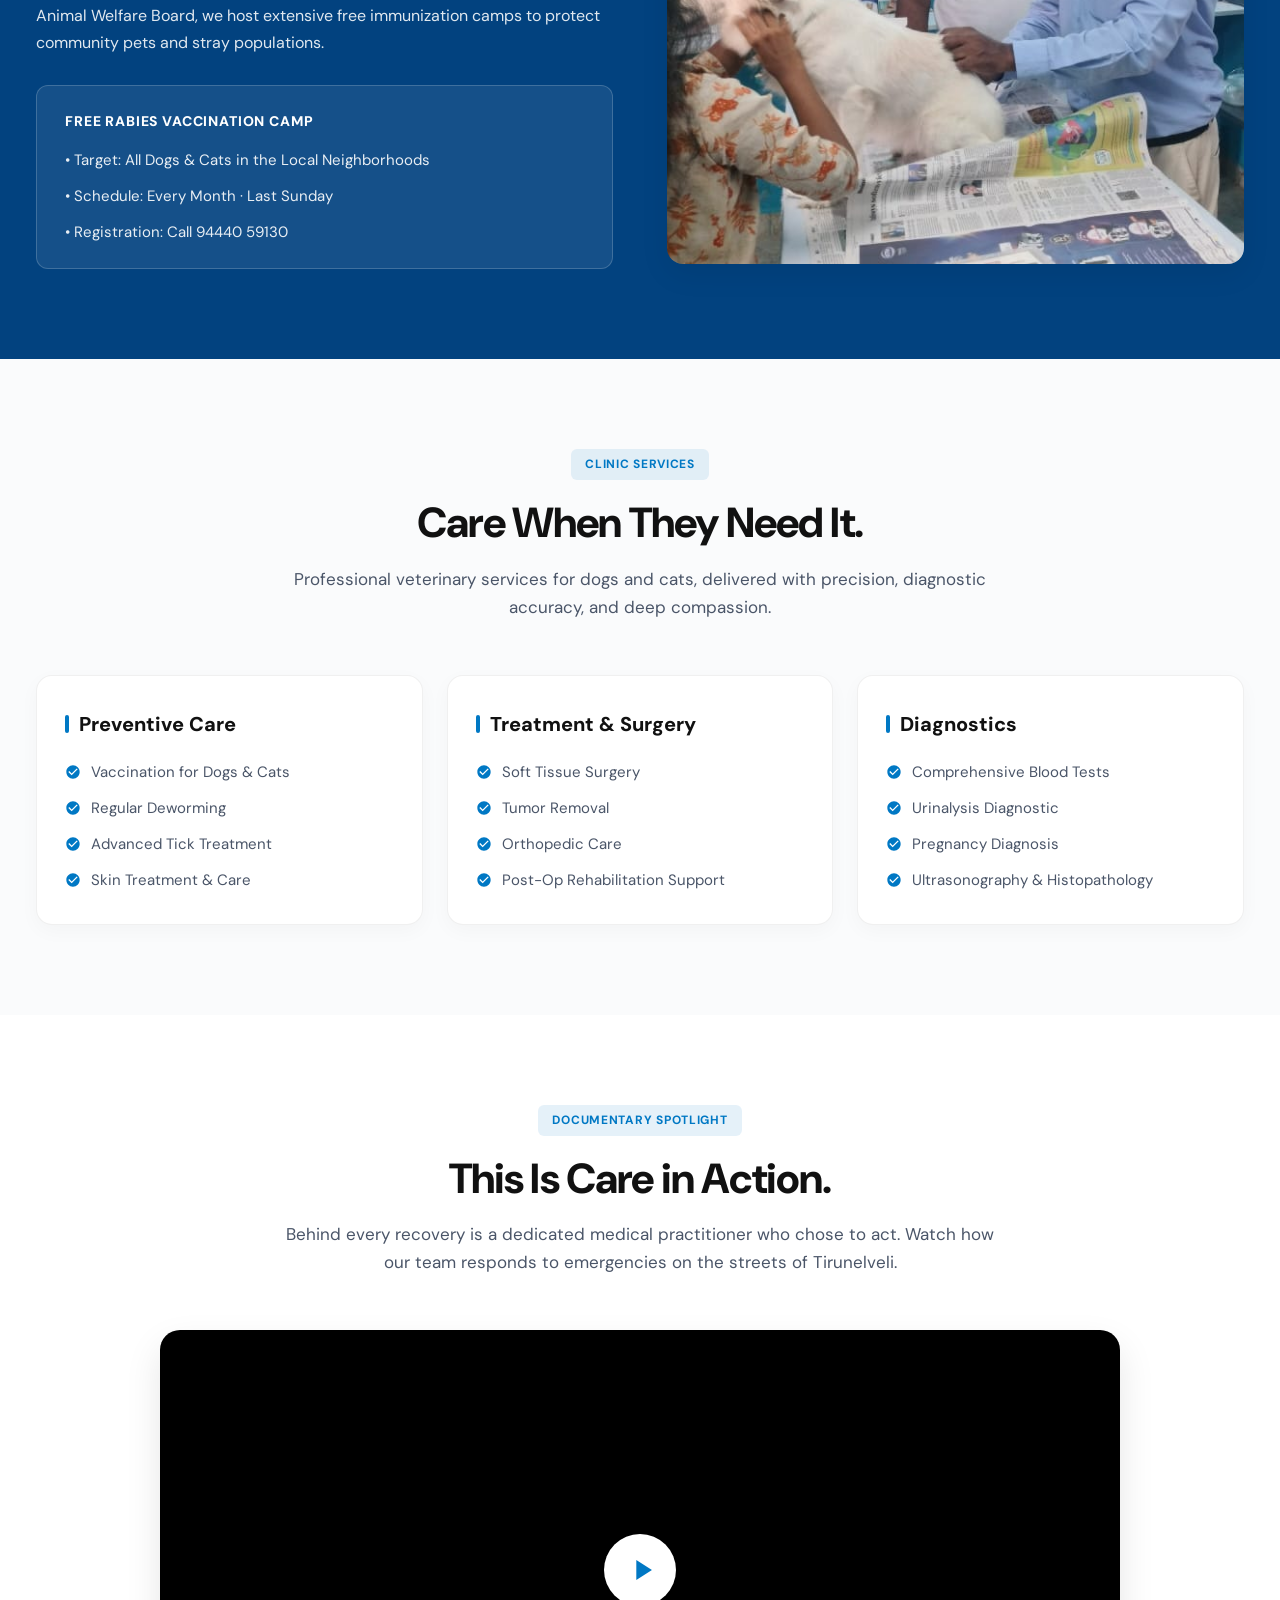
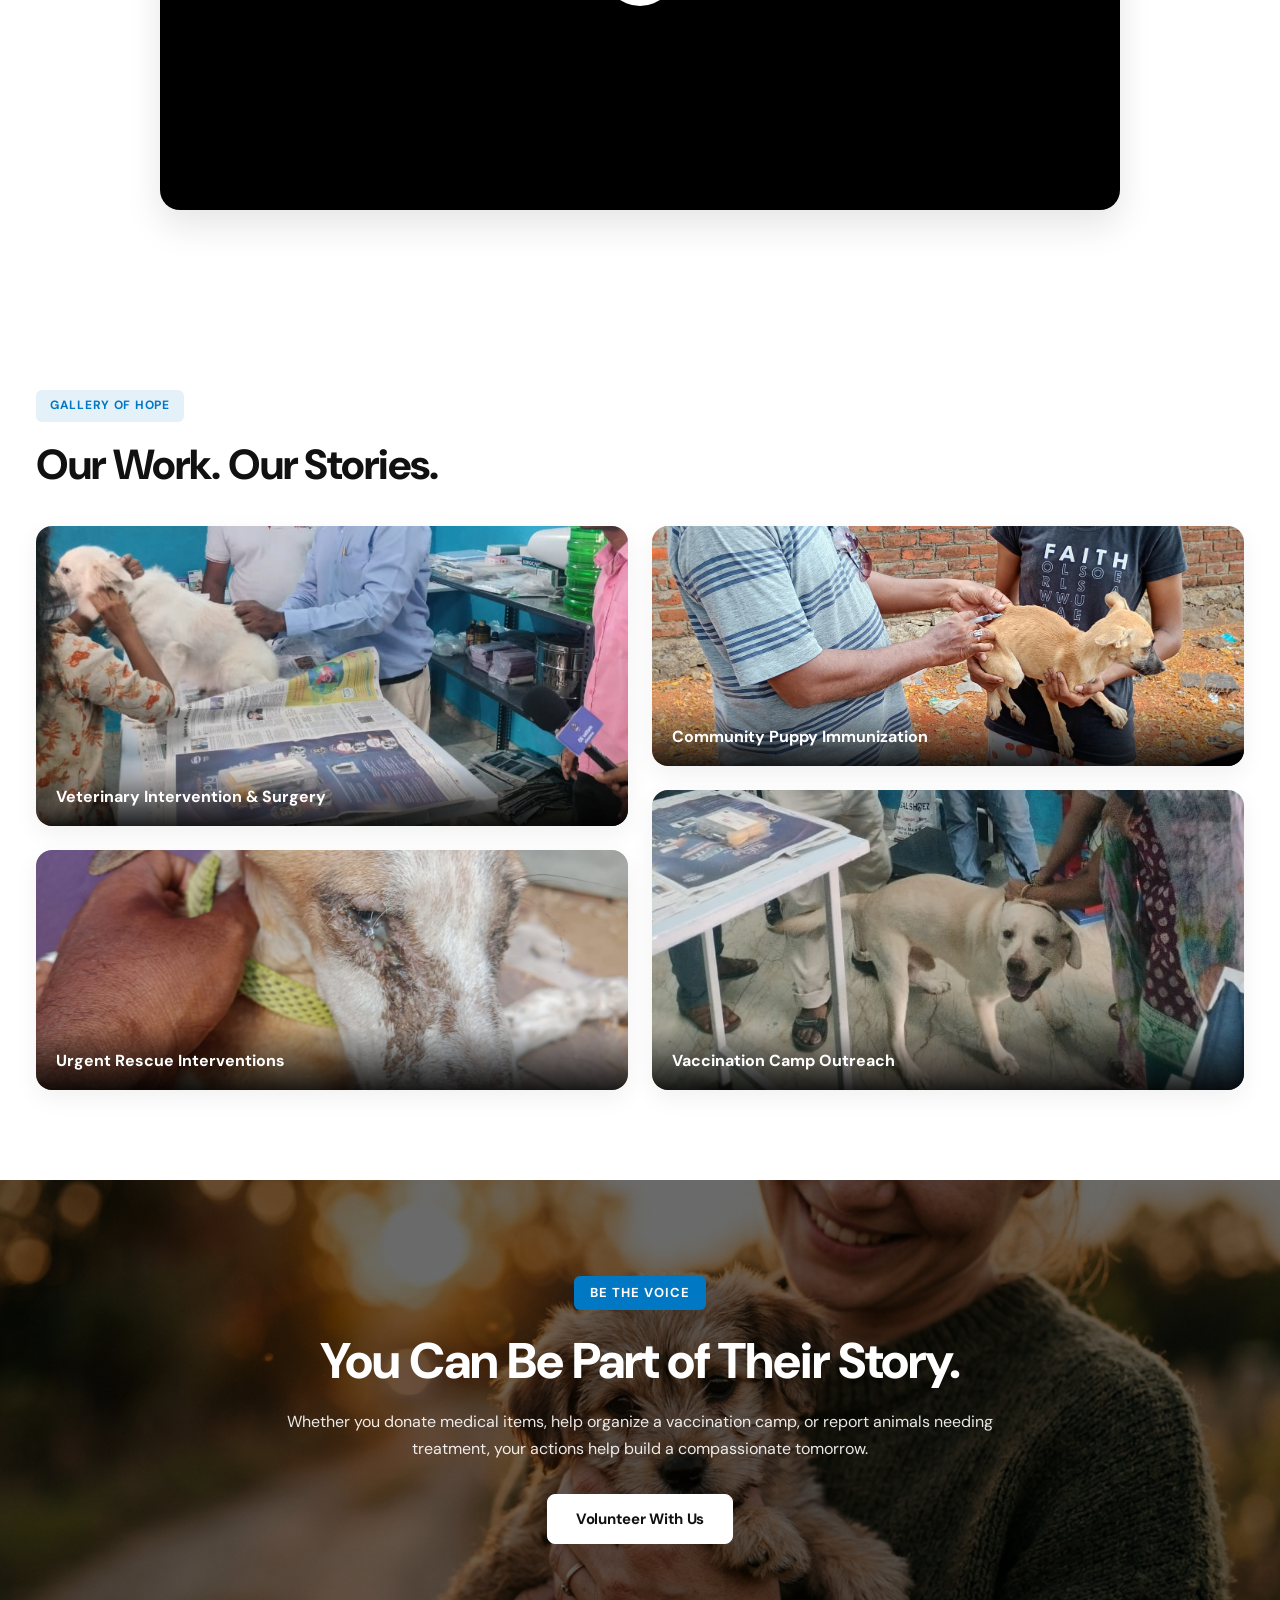
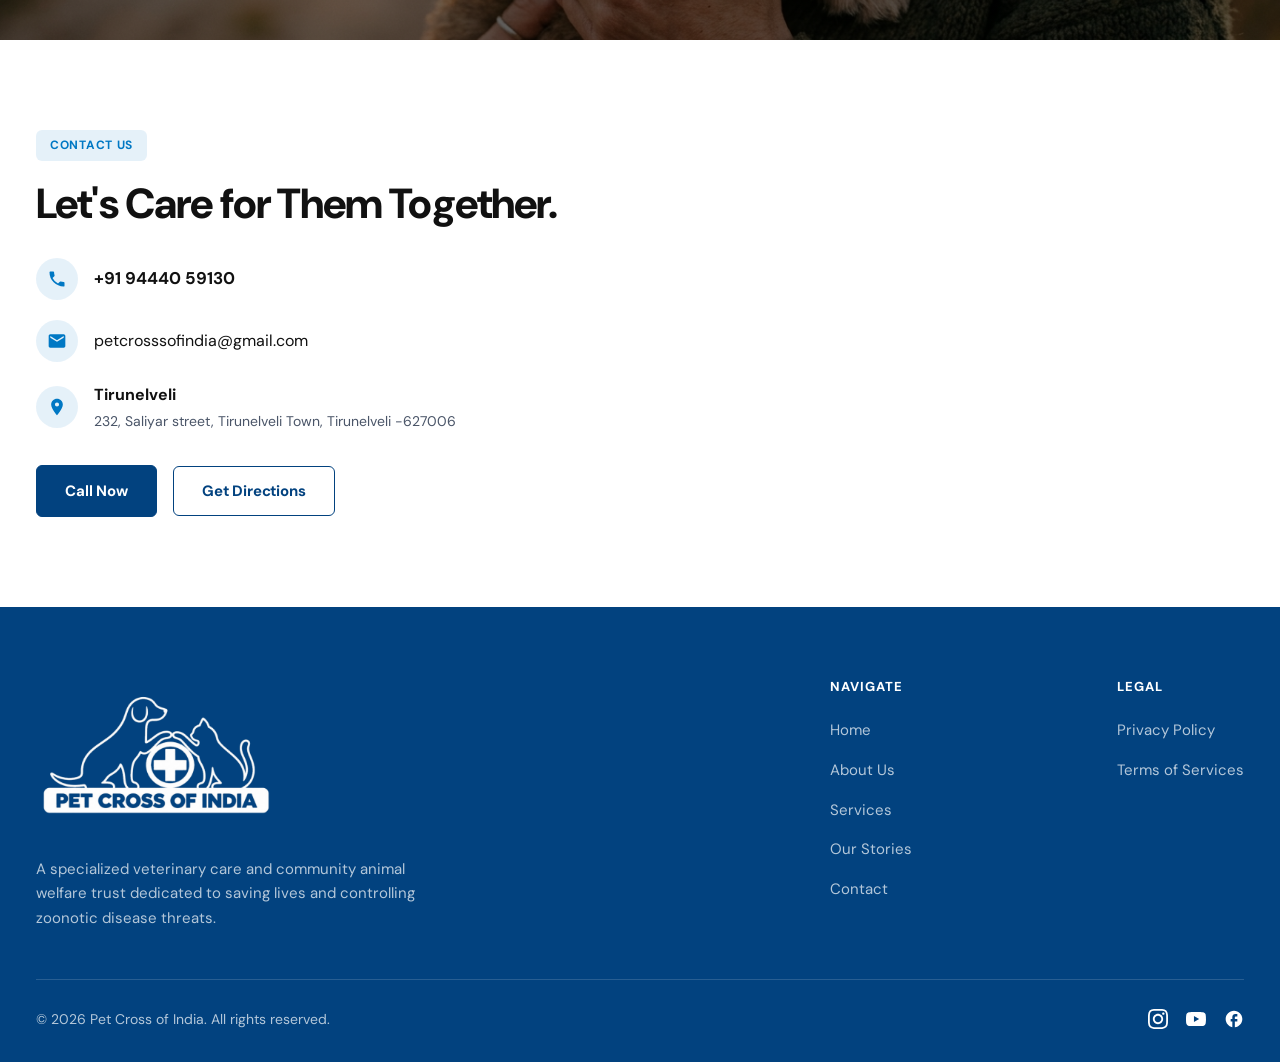
==== commit 320af476: "Updated the hero text" ====
--- a/index.html
+++ b/index.html
@@ -4,39 +4,42 @@
   <meta charset="UTF-8">
   <meta name="viewport" content="width=device-width, initial-scale=1.0">
   <title>Pet Cross of India - Caring for Every Pet | Veterinary Care &amp; Animal Rescue, Tirunelveli</title>
-  <meta name="description" content="Pet Cross of India is a dedicated animal welfare organization and veterinary clinic in Tirunelveli, Tamil Nadu, providing compassionate clinical treatments, emergency rescue aid, and rabies prevention.">
-  <meta name="keywords" content="Pet Cross of India, veterinary clinic Tirunelveli, animal rescue Tamil Nadu, pet hospital Tirunelveli, rabies prevention India, stray dog rescue, animal welfare trust, veterinary surgeon Tirunelveli">
+  <meta name="description" content="Pet Cross of India is a trusted veterinary clinic &amp; animal welfare trust in Tirunelveli, Tamil Nadu. Providing 24/7 rescue aid, OPD care, pet surgeries, and rabies prevention.">
+  <meta name="keywords" content="Pet Cross of India, veterinary clinic Tirunelveli, animal rescue Tirunelveli, pet hospital Tirunelveli, rabies vaccination Tirunelveli, stray dog rescue Tamil Nadu, pet doctor Tirunelveli Town, veterinary surgeon Tirunelveli, animal welfare trust India">
   <meta name="author" content="Pet Cross of India">
   <meta name="robots" content="index, follow, max-image-preview:large, max-snippet:-1, max-video-preview:-1">
   <link rel="canonical" href="https://www.petcrossofindia.com/">
 
-  <!-- Favicon -->
   <link rel="icon" type="image/png" href="assets/images/footer-logo.png">
-  <meta name="theme-color" content="#0C4E7A">
-
-  <!-- GEO Location Meta Tags (Tirunelveli, Tamil Nadu, India) -->
+  <meta name="theme-color" content="#02427F">
+
   <meta name="geo.region" content="IN-TN">
   <meta name="geo.placename" content="Tirunelveli, Tamil Nadu, India">
   <meta name="geo.position" content="8.7290;77.6896">
   <meta name="ICBM" content="8.7290, 77.6896">
-
-  <!-- Open Graph / Facebook -->
+  <meta name="DC.title" content="Pet Cross of India - Veterinary Care &amp; Animal Rescue">
+  <meta name="DC.creator" content="Pet Cross of India">
+  <meta name="DC.coverage" content="Tirunelveli, Tamil Nadu, India">
+  <meta name="DC.subject" content="Veterinary Medicine, Animal Rescue, Rabies Prevention, Stray Welfare">
+
   <meta property="og:type" content="website">
   <meta property="og:site_name" content="Pet Cross of India">
   <meta property="og:title" content="Pet Cross of India - Caring for Every Pet | Veterinary Care &amp; Animal Rescue">
-  <meta property="og:description" content="Compassionate animal healthcare, rescue aid, sterilization, and rabies prevention in Tirunelveli, Tamil Nadu.">
+  <meta property="og:description" content="Compassionate animal healthcare, emergency rescue aid, surgeries, and rabies prevention in Tirunelveli, Tamil Nadu.">
   <meta property="og:url" content="https://www.petcrossofindia.com/">
   <meta property="og:image" content="https://www.petcrossofindia.com/assets/images/hero-dog.jpg">
-  <meta property="og:image:alt" content="Pet Cross of India Animal Rescue and Veterinary Clinic">
+  <meta property="og:image:alt" content="Pet Cross of India Animal Rescue and Veterinary Clinic in Tirunelveli">
+  <meta property="og:image:width" content="1200">
+  <meta property="og:image:height" content="675">
+  <meta property="og:image:type" content="image/jpeg">
   <meta property="og:locale" content="en_IN">
 
-  <!-- Twitter Cards -->
   <meta name="twitter:card" content="summary_large_image">
   <meta name="twitter:title" content="Pet Cross of India - Caring for Every Pet">
   <meta name="twitter:description" content="Compassionate animal healthcare, emergency rescue, and rabies prevention in Tirunelveli, Tamil Nadu.">
   <meta name="twitter:image" content="https://www.petcrossofindia.com/assets/images/hero-dog.jpg">
-
-  <!-- Fonts & Styles -->
+  <meta name="twitter:image:alt" content="Pet Cross of India Animal Rescue and Veterinary Clinic in Tirunelveli">
+
   <link rel="preconnect" href="https://fonts.googleapis.com">
   <link rel="preconnect" href="https://fonts.gstatic.com" crossorigin>
   <link href="https://fonts.googleapis.com/css2?family=DM+Sans:ital,opsz,wght@0,9..40,100..1000;1,9..40,100..1000&display=swap" rel="stylesheet">
@@ -44,22 +47,25 @@
   <link rel="stylesheet" href="css/style.css">
   <link rel="stylesheet" href="css/home.css">
 
-  <!-- Schema.org JSON-LD Structured Data -->
   <script type="application/ld+json">
   {
     "@context": "https://schema.org",
     "@graph": [
       {
-        "@type": ["VeterinaryCare", "NGO", "AnimalShelter"],
+        "@type": ["VeterinaryCare", "LocalBusiness", "NGO", "AnimalShelter"],
         "@id": "https://www.petcrossofindia.com/#organization",
         "name": "Pet Cross of India",
+        "alternateName": "Pet Cross of India Animal Welfare Trust & Veterinary Clinic",
+        "legalName": "Pet Cross of India Animal Welfare Trust",
         "url": "https://www.petcrossofindia.com/",
         "logo": "https://www.petcrossofindia.com/assets/images/logo.png",
         "image": "https://www.petcrossofindia.com/assets/images/hero-dog.jpg",
-        "description": "A specialized veterinary care and community animal welfare trust dedicated to saving lives and controlling zoonotic disease threats in Tirunelveli, Tamil Nadu.",
+        "description": "A specialized veterinary care and community animal welfare trust dedicated to saving lives, providing trauma treatment, animal birth control, and controlling rabies zoonotic threats in Tirunelveli, Tamil Nadu.",
         "telephone": "+919444059130",
         "email": "petcrosssofindia@gmail.com",
-        "priceRange": "$$",
+        "priceRange": "₹₹",
+        "currenciesAccepted": "INR",
+        "paymentAccepted": "Cash, UPI, Credit Card",
         "address": {
           "@type": "PostalAddress",
           "streetAddress": "232, Saliyar street, Tirunelveli Town",
@@ -73,15 +79,43 @@
           "latitude": 8.7290,
           "longitude": 77.6896
         },
+        "hasMap": "https://maps.google.com/maps?q=232,+Saliyar+street,+Tirunelveli+Town,+Tirunelveli+-627006",
+        "openingHoursSpecification": [
+          {
+            "@type": "OpeningHoursSpecification",
+            "dayOfWeek": ["Monday", "Tuesday", "Wednesday", "Thursday", "Friday", "Saturday"],
+            "opens": "09:00",
+            "closes": "20:00"
+          },
+          {
+            "@type": "OpeningHoursSpecification",
+            "dayOfWeek": ["Sunday"],
+            "opens": "10:00",
+            "closes": "14:00"
+          }
+        ],
         "founder": {
           "@type": "Person",
           "name": "PG. Thillainayagi",
-          "jobTitle": "Managing Director & Microbiologist"
+          "jobTitle": "Managing Director & Microbiologist",
+          "image": "https://www.petcrossofindia.com/assets/images/founder.jpeg"
         },
         "areaServed": [
           {
+            "@type": "City",
+            "name": "Tirunelveli"
+          },
+          {
             "@type": "AdministrativeArea",
-            "name": "Tirunelveli"
+            "name": "Tirunelveli Town"
+          },
+          {
+            "@type": "AdministrativeArea",
+            "name": "Palayamkottai"
+          },
+          {
+            "@type": "AdministrativeArea",
+            "name": "Tenkasi"
           },
           {
             "@type": "AdministrativeArea",
@@ -91,6 +125,9 @@
             "@type": "Country",
             "name": "India"
           }
+        ],
+        "sameAs": [
+          "https://wa.me/919444059130"
         ]
       },
       {
@@ -98,6 +135,7 @@
         "@id": "https://www.petcrossofindia.com/#website",
         "url": "https://www.petcrossofindia.com/",
         "name": "Pet Cross of India",
+        "description": "Official website of Pet Cross of India Veterinary Clinic & Animal Welfare Trust, Tirunelveli.",
         "publisher": {
           "@id": "https://www.petcrossofindia.com/#organization"
         }
@@ -338,7 +376,7 @@
         <div class="section-header-center">
           <span class="badge">DOCUMENTARY SPOTLIGHT</span>
           <h2 class="section-title">This Is Care in Action.</h2>
-          <p class="section-subtitle">Behind every recovery is a dedicated medical practitioner who chose to act. Watch how our team responds to emergencies on the streets of Chennai.</p>
+          <p class="section-subtitle">Behind every recovery is a dedicated medical practitioner who chose to act. Watch how our team responds to emergencies on the streets of Tirunelveli.</p>
         </div>
         <div class="video-wrapper video-spotlight-wrapper" id="video-wrapper">
           <video id="spotlight-video" class="video-media" preload="auto" playsinline>
